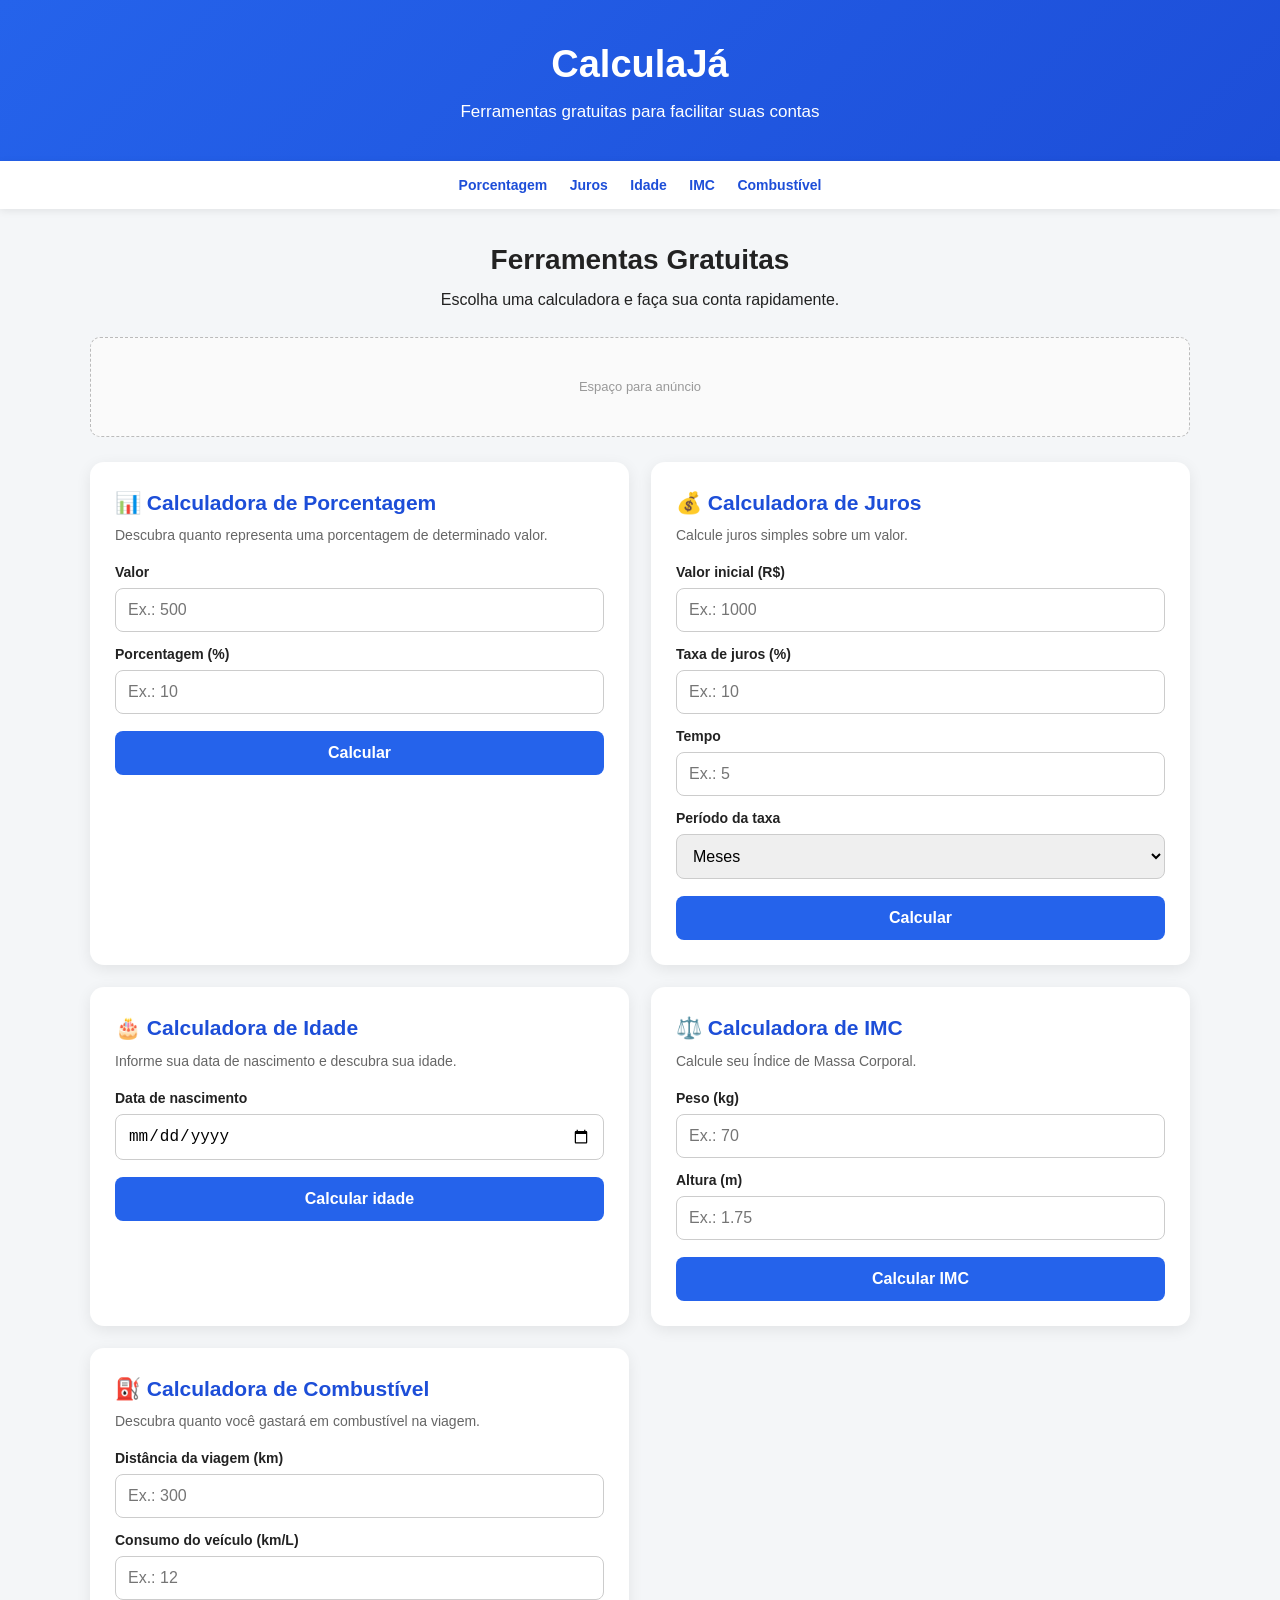
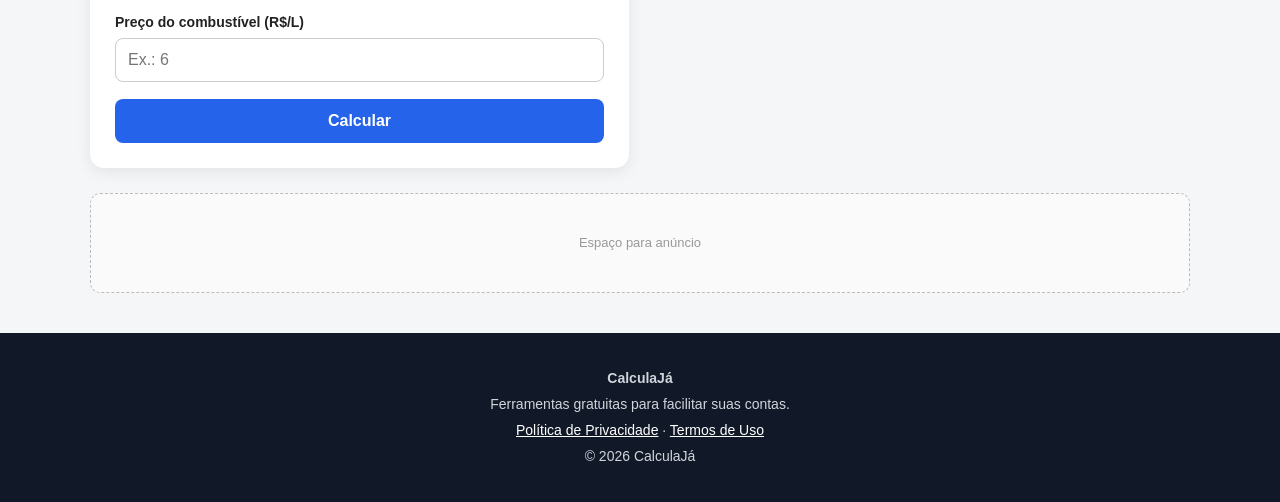
==== index.html @ abe38aaa "Create index.html" ====
<!DOCTYPE html>
<html lang="pt-BR">
<head>
  <meta charset="UTF-8">
  <meta name="viewport" content="width=device-width, initial-scale=1.0">
  <meta name="description" content="CalculaJá: ferramentas gratuitas online para porcentagem, juros simples, idade, IMC e combustível.">
  <meta name="robots" content="index, follow">
  <meta name="google-adsense-account" content="ca-pub-4891461400342958">
  <title>CalculaJá - Ferramentas Gratuitas</title>

  <!-- Google AdSense -->
  <script async
    src="https://pagead2.googlesyndication.com/pagead/js/adsbygoogle.js?client=ca-pub-4891461400342958"
    crossorigin="anonymous"></script>

  <style>
    *{box-sizing:border-box;margin:0;padding:0}
    body{font-family:Arial,Helvetica,sans-serif;background:#f4f6f8;color:#222;line-height:1.5}
    header{background:linear-gradient(135deg,#2563eb,#1d4ed8);color:#fff;padding:36px 20px;text-align:center}
    header h1{font-size:38px;margin-bottom:6px}
    header p{font-size:17px}
    nav{background:#fff;padding:12px;text-align:center;box-shadow:0 2px 8px rgba(0,0,0,.08);position:sticky;top:0;z-index:10}
    nav a{color:#1d4ed8;text-decoration:none;margin:0 9px;font-weight:bold;font-size:14px}
    .container{width:92%;max-width:1100px;margin:30px auto}
    .intro{text-align:center;margin-bottom:25px}
    .intro h2{font-size:28px;margin-bottom:7px}
    .tools{display:grid;grid-template-columns:repeat(2,1fr);gap:22px}
    .card{background:#fff;padding:25px;border-radius:14px;box-shadow:0 4px 15px rgba(0,0,0,.08)}
    .card h3{color:#1d4ed8;margin-bottom:7px;font-size:21px}
    .card p{color:#666;margin-bottom:16px;font-size:14px}
    label{display:block;margin-top:12px;margin-bottom:5px;font-weight:bold;font-size:14px}
    input,select{width:100%;padding:12px;border:1px solid #ccc;border-radius:8px;font-size:16px;outline:none}
    input:focus,select:focus{border-color:#2563eb}
    button{width:100%;margin-top:17px;padding:13px;border:0;border-radius:8px;background:#2563eb;color:#fff;font-size:16px;font-weight:bold;cursor:pointer}
    button:hover{background:#1d4ed8}
    .resultado{display:none;margin-top:17px;padding:13px;border-radius:8px;background:#eff6ff;border-left:4px solid #2563eb;font-weight:bold}
    .erro{background:#fef2f2;border-left-color:#dc2626;color:#b91c1c}
    .ad{min-height:100px;margin:25px 0;border:1px dashed #bbb;border-radius:10px;display:flex;justify-content:center;align-items:center;color:#999;background:#fafafa;font-size:13px;text-align:center}
    footer{margin-top:40px;padding:30px 20px;background:#111827;color:#fff;text-align:center}
    footer p{margin:5px;color:#d1d5db;font-size:14px}
    footer a{color:#fff}
    @media(max-width:700px){header h1{font-size:30px}.tools{grid-template-columns:1fr}.container{width:94%}nav a{display:inline-block;margin:5px}}
  </style>
</head>
<body>
<header>
  <h1>CalculaJá</h1>
  <p>Ferramentas gratuitas para facilitar suas contas</p>
</header>

<nav>
  <a href="#porcentagem">Porcentagem</a>
  <a href="#juros">Juros</a>
  <a href="#idade">Idade</a>
  <a href="#imc">IMC</a>
  <a href="#combustivel">Combustível</a>
</nav>

<main class="container">
  <section class="intro">
    <h2>Ferramentas Gratuitas</h2>
    <p>Escolha uma calculadora e faça sua conta rapidamente.</p>
  </section>

  <!-- Espaço para anúncio -->
  <div class="ad">
    <!-- Depois da aprovação, você pode inserir aqui um bloco de anúncio criado no AdSense. -->
    Espaço para anúncio
  </div>

  <section class="tools">
    <div class="card" id="porcentagem">
      <h3>📊 Calculadora de Porcentagem</h3>
      <p>Descubra quanto representa uma porcentagem de determinado valor.</p>
      <label for="porcentagemValor">Valor</label>
      <input type="number" id="porcentagemValor" placeholder="Ex.: 500">
      <label for="porcentagemPercentual">Porcentagem (%)</label>
      <input type="number" id="porcentagemPercentual" placeholder="Ex.: 10">
      <button onclick="calcularPorcentagem()">Calcular</button>
      <div class="resultado" id="resultadoPorcentagem"></div>
    </div>

    <div class="card" id="juros">
      <h3>💰 Calculadora de Juros</h3>
      <p>Calcule juros simples sobre um valor.</p>
      <label for="jurosCapital">Valor inicial (R$)</label>
      <input type="number" id="jurosCapital" placeholder="Ex.: 1000">
      <label for="jurosTaxa">Taxa de juros (%)</label>
      <input type="number" id="jurosTaxa" placeholder="Ex.: 10">
      <label for="jurosTempo">Tempo</label>
      <input type="number" id="jurosTempo" placeholder="Ex.: 5">
      <label for="jurosPeriodo">Período da taxa</label>
      <select id="jurosPeriodo">
        <option value="mes">Meses</option>
        <option value="ano">Anos</option>
      </select>
      <button onclick="calcularJuros()">Calcular</button>
      <div class="resultado" id="resultadoJuros"></div>
    </div>

    <div class="card" id="idade">
      <h3>🎂 Calculadora de Idade</h3>
      <p>Informe sua data de nascimento e descubra sua idade.</p>
      <label for="dataNascimento">Data de nascimento</label>
      <input type="date" id="dataNascimento">
      <button onclick="calcularIdade()">Calcular idade</button>
      <div class="resultado" id="resultadoIdade"></div>
    </div>

    <div class="card" id="imc">
      <h3>⚖️ Calculadora de IMC</h3>
      <p>Calcule seu Índice de Massa Corporal.</p>
      <label for="peso">Peso (kg)</label>
      <input type="number" id="peso" step="0.1" placeholder="Ex.: 70">
      <label for="altura">Altura (m)</label>
      <input type="number" id="altura" step="0.01" placeholder="Ex.: 1.75">
      <button onclick="calcularIMC()">Calcular IMC</button>
      <div class="resultado" id="resultadoIMC"></div>
    </div>

    <div class="card" id="combustivel">
      <h3>⛽ Calculadora de Combustível</h3>
      <p>Descubra quanto você gastará em combustível na viagem.</p>
      <label for="distancia">Distância da viagem (km)</label>
      <input type="number" id="distancia" placeholder="Ex.: 300">
      <label for="consumo">Consumo do veículo (km/L)</label>
      <input type="number" id="consumo" step="0.1" placeholder="Ex.: 12">
      <label for="precoCombustivel">Preço do combustível (R$/L)</label>
      <input type="number" id="precoCombustivel" step="0.01" placeholder="Ex.: 6">
      <button onclick="calcularCombustivel()">Calcular</button>
      <div class="resultado" id="resultadoCombustivel"></div>
    </div>
  </section>

  <div class="ad">
    Espaço para anúncio
  </div>
</main>

<footer>
  <p><strong>CalculaJá</strong></p>
  <p>Ferramentas gratuitas para facilitar suas contas.</p>
  <p><a href="privacidade.html">Política de Privacidade</a> · <a href="termos.html">Termos de Uso</a></p>
  <p>© 2026 CalculaJá</p>
</footer>

<script>
function mostrarResultado(id,mensagem,erro=false){
  const el=document.getElementById(id);
  el.innerHTML=mensagem;
  el.style.display="block";
  el.classList.toggle("erro",erro);
}
function calcularPorcentagem(){
  const valor=parseFloat(document.getElementById("porcentagemValor").value);
  const percentual=parseFloat(document.getElementById("porcentagemPercentual").value);
  if(isNaN(valor)||isNaN(percentual)){
    return mostrarResultado("resultadoPorcentagem","Digite o valor e a porcentagem.",true);
  }
  const resultado=valor*percentual/100;
  mostrarResultado("resultadoPorcentagem",`${percentual}% de R$ ${valor.toFixed(2)} = R$ ${resultado.toFixed(2)}`);
}
function calcularJuros(){
  const capital=parseFloat(document.getElementById("jurosCapital").value);
  const taxa=parseFloat(document.getElementById("jurosTaxa").value);
  const tempo=parseFloat(document.getElementById("jurosTempo").value);
  const periodo=document.getElementById("jurosPeriodo").value;
  if(isNaN(capital)||isNaN(taxa)||isNaN(tempo)||capital<0||taxa<0||tempo<0){
    return mostrarResultado("resultadoJuros","Preencha todos os campos corretamente.",true);
  }
  const juros=capital*(taxa/100)*tempo;
  const total=capital+juros;
  mostrarResultado("resultadoJuros",`Juros: R$ ${juros.toFixed(2)}<br>Valor final: R$ ${total.toFixed(2)}<br>Taxa: ${taxa}% ao ${periodo==="mes"?"mês":"ano"}`);
}
function calcularIdade(){
  const data=document.getElementById("dataNascimento").value;
  if(!data)return mostrarResultado("resultadoIdade","Informe sua data de nascimento.",true);
  const nascimento=new Date(data+"T00:00:00"), hoje=new Date();
  if(nascimento>hoje)return mostrarResultado("resultadoIdade","A data de nascimento não pode estar no futuro.",true);
  let anos=hoje.getFullYear()-nascimento.getFullYear();
  let meses=hoje.getMonth()-nascimento.getMonth();
  let dias=hoje.getDate()-nascimento.getDate();
  if(dias<0)meses--;
  if(meses<0){anos--;meses+=12}
  mostrarResultado("resultadoIdade",`Você tem aproximadamente ${anos} anos e ${meses} meses.`);
}
function calcularIMC(){
  const peso=parseFloat(document.getElementById("peso").value);
  const altura=parseFloat(document.getElementById("altura").value);
  if(isNaN(peso)||isNaN(altura)||peso<=0||altura<=0){
    return mostrarResultado("resultadoIMC","Digite peso e altura válidos.",true);
  }
  const imc=peso/(altura*altura);
  let classificacao;
  if(imc<18.5)classificacao="Abaixo do peso";
  else if(imc<25)classificacao="Peso adequado";
  else if(imc<30)classificacao="Sobrepeso";
  else if(imc<35)classificacao="Obesidade grau I";
  else if(imc<40)classificacao="Obesidade grau II";
  else classificacao="Obesidade grau III";
  mostrarResultado("resultadoIMC",`Seu IMC é ${imc.toFixed(1)}<br>Classificação: ${classificacao}`);
}
function calcularCombustivel(){
  const distancia=parseFloat(document.getElementById("distancia").value);
  const consumo=parseFloat(document.getElementById("consumo").value);
  const preco=parseFloat(document.getElementById("precoCombustivel").value);
  if(isNaN(distancia)||isNaN(consumo)||isNaN(preco)||distancia<=0||consumo<=0||preco<0){
    return mostrarResultado("resultadoCombustivel","Preencha os valores corretamente.",true);
  }
  const litros=distancia/consumo;
  const custo=litros*preco;
  mostrarResultado("resultadoCombustivel",`Combustível necessário: ${litros.toFixed(2)} litros<br>Custo estimado: R$ ${custo.toFixed(2)}`);
}
</script>
</body>
</html>
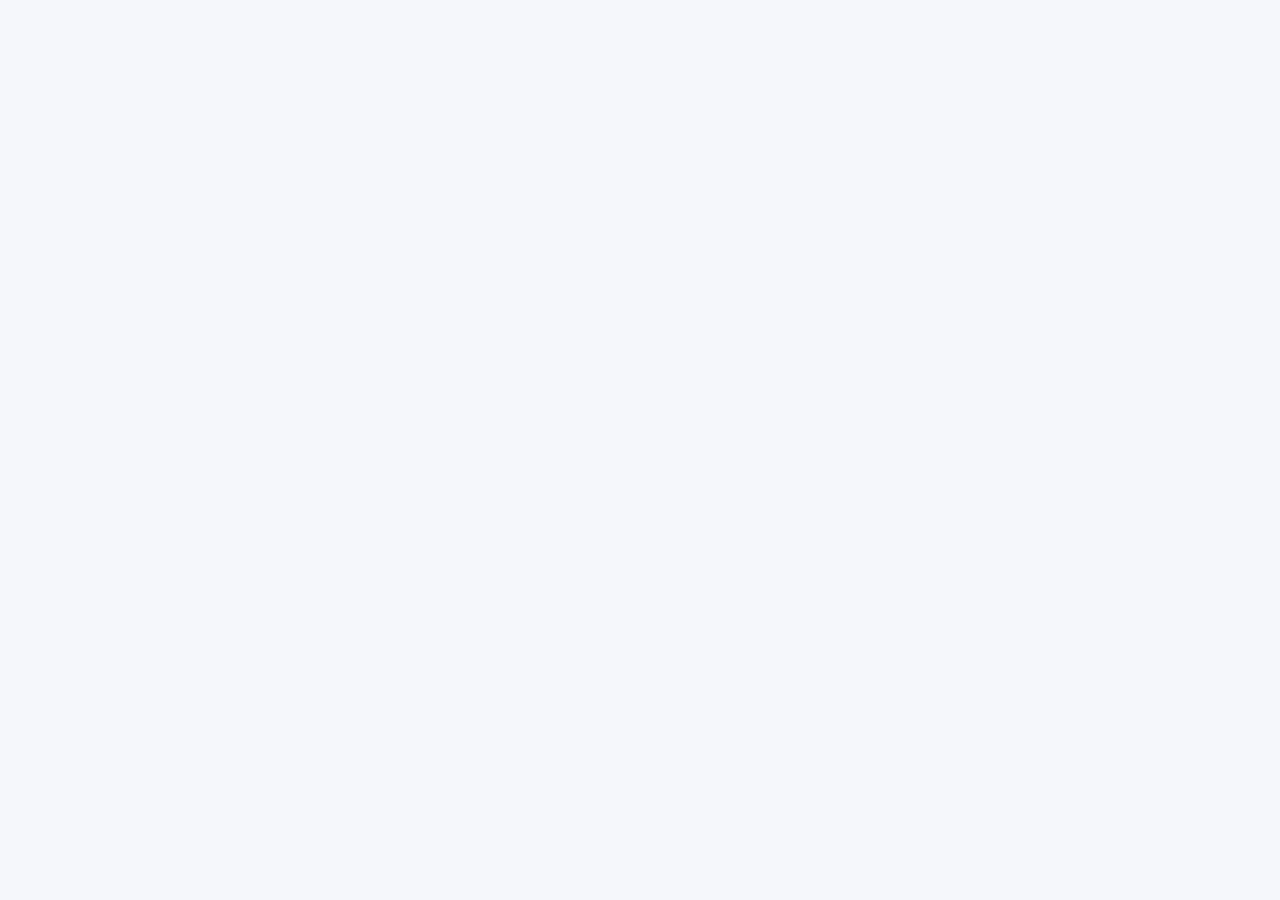
==== commit cd193d17: "Update index.html" ====
--- a/index.html
+++ b/index.html
@@ -3,214 +3,173 @@
 <head>
   <meta charset="UTF-8">
   <meta name="viewport" content="width=device-width, initial-scale=1.0">
-  <meta name="description" content="CalculaJá: ferramentas gratuitas online para porcentagem, juros simples, idade, IMC e combustível.">
+  <meta name="description" content="CalculaJá: calculadoras online gratuitas de porcentagem, juros simples, idade, IMC e combustível.">
   <meta name="robots" content="index, follow">
   <meta name="google-adsense-account" content="ca-pub-4891461400342958">
-  <title>CalculaJá - Ferramentas Gratuitas</title>
+  <title>CalculaJá | Calculadoras Online Gratuitas</title>
 
-  <!-- Google AdSense -->
   <script async
     src="https://pagead2.googlesyndication.com/pagead/js/adsbygoogle.js?client=ca-pub-4891461400342958"
     crossorigin="anonymous"></script>
 
   <style>
+    :root{
+      --navy:#0b1736;
+      --navy-2:#12245a;
+      --blue:#2563eb;
+      --blue-2:#3b82f6;
+      --cyan:#22d3ee;
+      --blue-soft:#eff6ff;
+      --text:#172033;
+      --muted:#667085;
+      --bg:#f5f7fb;
+      --card:#fff;
+      --border:#e5e7eb;
+      --green:#047857;
+      --red:#b91c1c;
+    }
+
     *{box-sizing:border-box;margin:0;padding:0}
-    body{font-family:Arial,Helvetica,sans-serif;background:#f4f6f8;color:#222;line-height:1.5}
-    header{background:linear-gradient(135deg,#2563eb,#1d4ed8);color:#fff;padding:36px 20px;text-align:center}
-    header h1{font-size:38px;margin-bottom:6px}
-    header p{font-size:17px}
-    nav{background:#fff;padding:12px;text-align:center;box-shadow:0 2px 8px rgba(0,0,0,.08);position:sticky;top:0;z-index:10}
-    nav a{color:#1d4ed8;text-decoration:none;margin:0 9px;font-weight:bold;font-size:14px}
-    .container{width:92%;max-width:1100px;margin:30px auto}
-    .intro{text-align:center;margin-bottom:25px}
-    .intro h2{font-size:28px;margin-bottom:7px}
-    .tools{display:grid;grid-template-columns:repeat(2,1fr);gap:22px}
-    .card{background:#fff;padding:25px;border-radius:14px;box-shadow:0 4px 15px rgba(0,0,0,.08)}
-    .card h3{color:#1d4ed8;margin-bottom:7px;font-size:21px}
-    .card p{color:#666;margin-bottom:16px;font-size:14px}
-    label{display:block;margin-top:12px;margin-bottom:5px;font-weight:bold;font-size:14px}
-    input,select{width:100%;padding:12px;border:1px solid #ccc;border-radius:8px;font-size:16px;outline:none}
-    input:focus,select:focus{border-color:#2563eb}
-    button{width:100%;margin-top:17px;padding:13px;border:0;border-radius:8px;background:#2563eb;color:#fff;font-size:16px;font-weight:bold;cursor:pointer}
-    button:hover{background:#1d4ed8}
-    .resultado{display:none;margin-top:17px;padding:13px;border-radius:8px;background:#eff6ff;border-left:4px solid #2563eb;font-weight:bold}
-    .erro{background:#fef2f2;border-left-color:#dc2626;color:#b91c1c}
-    .ad{min-height:100px;margin:25px 0;border:1px dashed #bbb;border-radius:10px;display:flex;justify-content:center;align-items:center;color:#999;background:#fafafa;font-size:13px;text-align:center}
-    footer{margin-top:40px;padding:30px 20px;background:#111827;color:#fff;text-align:center}
-    footer p{margin:5px;color:#d1d5db;font-size:14px}
-    footer a{color:#fff}
-    @media(max-width:700px){header h1{font-size:30px}.tools{grid-template-columns:1fr}.container{width:94%}nav a{display:inline-block;margin:5px}}
-  </style>
-</head>
-<body>
-<header>
-  <h1>CalculaJá</h1>
-  <p>Ferramentas gratuitas para facilitar suas contas</p>
-</header>
+    html{scroll-behavior:smooth}
 
-<nav>
-  <a href="#porcentagem">Porcentagem</a>
-  <a href="#juros">Juros</a>
-  <a href="#idade">Idade</a>
-  <a href="#imc">IMC</a>
-  <a href="#combustivel">Combustível</a>
-</nav>
+    body{
+      font-family:Inter,Arial,Helvetica,sans-serif;
+      background:var(--bg);
+      color:var(--text);
+      line-height:1.55;
+    }
 
-<main class="container">
-  <section class="intro">
-    <h2>Ferramentas Gratuitas</h2>
-    <p>Escolha uma calculadora e faça sua conta rapidamente.</p>
-  </section>
+    /* ===== CABEÇALHO ===== */
+    header{
+      position:relative;
+      overflow:hidden;
+      color:#fff;
+      background:
+        radial-gradient(circle at 15% 20%,rgba(34,211,238,.18),transparent 28%),
+        radial-gradient(circle at 90% 80%,rgba(59,130,246,.25),transparent 30%),
+        linear-gradient(135deg,var(--navy),var(--navy-2));
+      padding:28px 20px 72px;
+    }
 
-  <!-- Espaço para anúncio -->
-  <div class="ad">
-    <!-- Depois da aprovação, você pode inserir aqui um bloco de anúncio criado no AdSense. -->
-    Espaço para anúncio
-  </div>
+    header::after{
+      content:"";
+      position:absolute;
+      width:430px;
+      height:430px;
+      right:-190px;
+      top:-230px;
+      border:1px solid rgba(255,255,255,.09);
+      border-radius:50%;
+      box-shadow:0 0 0 45px rgba(255,255,255,.025),
+                 0 0 0 90px rgba(255,255,255,.018);
+    }
 
-  <section class="tools">
-    <div class="card" id="porcentagem">
-      <h3>📊 Calculadora de Porcentagem</h3>
-      <p>Descubra quanto representa uma porcentagem de determinado valor.</p>
-      <label for="porcentagemValor">Valor</label>
-      <input type="number" id="porcentagemValor" placeholder="Ex.: 500">
-      <label for="porcentagemPercentual">Porcentagem (%)</label>
-      <input type="number" id="porcentagemPercentual" placeholder="Ex.: 10">
-      <button onclick="calcularPorcentagem()">Calcular</button>
-      <div class="resultado" id="resultadoPorcentagem"></div>
-    </div>
+    .topbar{
+      position:relative;
+      z-index:2;
+      max-width:1120px;
+      margin:0 auto 62px;
+      display:flex;
+      align-items:center;
+      justify-content:space-between;
+    }
 
-    <div class="card" id="juros">
-      <h3>💰 Calculadora de Juros</h3>
-      <p>Calcule juros simples sobre um valor.</p>
-      <label for="jurosCapital">Valor inicial (R$)</label>
-      <input type="number" id="jurosCapital" placeholder="Ex.: 1000">
-      <label for="jurosTaxa">Taxa de juros (%)</label>
-      <input type="number" id="jurosTaxa" placeholder="Ex.: 10">
-      <label for="jurosTempo">Tempo</label>
-      <input type="number" id="jurosTempo" placeholder="Ex.: 5">
-      <label for="jurosPeriodo">Período da taxa</label>
-      <select id="jurosPeriodo">
-        <option value="mes">Meses</option>
-        <option value="ano">Anos</option>
-      </select>
-      <button onclick="calcularJuros()">Calcular</button>
-      <div class="resultado" id="resultadoJuros"></div>
-    </div>
+    .brand{
+      display:flex;
+      align-items:center;
+      gap:10px;
+      color:#fff;
+      text-decoration:none;
+      font-size:20px;
+      font-weight:900;
+    }
 
-    <div class="card" id="idade">
-      <h3>🎂 Calculadora de Idade</h3>
-      <p>Informe sua data de nascimento e descubra sua idade.</p>
-      <label for="dataNascimento">Data de nascimento</label>
-      <input type="date" id="dataNascimento">
-      <button onclick="calcularIdade()">Calcular idade</button>
-      <div class="resultado" id="resultadoIdade"></div>
-    </div>
+    .brand-logo{
+      width:42px;
+      height:42px;
+      display:grid;
+      place-items:center;
+      border-radius:12px;
+      background:linear-gradient(145deg,#fff,#dff8ff);
+      box-shadow:0 8px 24px rgba(0,0,0,.18);
+    }
 
-    <div class="card" id="imc">
-      <h3>⚖️ Calculadora de IMC</h3>
-      <p>Calcule seu Índice de Massa Corporal.</p>
-      <label for="peso">Peso (kg)</label>
-      <input type="number" id="peso" step="0.1" placeholder="Ex.: 70">
-      <label for="altura">Altura (m)</label>
-      <input type="number" id="altura" step="0.01" placeholder="Ex.: 1.75">
-      <button onclick="calcularIMC()">Calcular IMC</button>
-      <div class="resultado" id="resultadoIMC"></div>
-    </div>
+    .brand-logo svg{width:28px;height:28px}
 
-    <div class="card" id="combustivel">
-      <h3>⛽ Calculadora de Combustível</h3>
-      <p>Descubra quanto você gastará em combustível na viagem.</p>
-      <label for="distancia">Distância da viagem (km)</label>
-      <input type="number" id="distancia" placeholder="Ex.: 300">
-      <label for="consumo">Consumo do veículo (km/L)</label>
-      <input type="number" id="consumo" step="0.1" placeholder="Ex.: 12">
-      <label for="precoCombustivel">Preço do combustível (R$/L)</label>
-      <input type="number" id="precoCombustivel" step="0.01" placeholder="Ex.: 6">
-      <button onclick="calcularCombustivel()">Calcular</button>
-      <div class="resultado" id="resultadoCombustivel"></div>
-    </div>
-  </section>
+    .hero{
+      position:relative;
+      z-index:2;
+      max-width:820px;
+      margin:auto;
+      text-align:center;
+    }
 
-  <div class="ad">
-    Espaço para anúncio
-  </div>
-</main>
+    .hero-badge{
+      display:inline-flex;
+      align-items:center;
+      gap:7px;
+      padding:7px 12px;
+      margin-bottom:16px;
+      border:1px solid rgba(255,255,255,.14);
+      border-radius:999px;
+      background:rgba(255,255,255,.08);
+      color:#dffaff;
+      font-size:12px;
+      font-weight:800;
+      text-transform:uppercase;
+      letter-spacing:.6px;
+    }
 
-<footer>
-  <p><strong>CalculaJá</strong></p>
-  <p>Ferramentas gratuitas para facilitar suas contas.</p>
-  <p><a href="privacidade.html">Política de Privacidade</a> · <a href="termos.html">Termos de Uso</a></p>
-  <p>© 2026 CalculaJá</p>
-</footer>
+    .hero h1{
+      font-size:clamp(38px,7vw,64px);
+      line-height:1.02;
+      letter-spacing:-2px;
+      margin-bottom:16px;
+    }
 
-<script>
-function mostrarResultado(id,mensagem,erro=false){
-  const el=document.getElementById(id);
-  el.innerHTML=mensagem;
-  el.style.display="block";
-  el.classList.toggle("erro",erro);
-}
-function calcularPorcentagem(){
-  const valor=parseFloat(document.getElementById("porcentagemValor").value);
-  const percentual=parseFloat(document.getElementById("porcentagemPercentual").value);
-  if(isNaN(valor)||isNaN(percentual)){
-    return mostrarResultado("resultadoPorcentagem","Digite o valor e a porcentagem.",true);
-  }
-  const resultado=valor*percentual/100;
-  mostrarResultado("resultadoPorcentagem",`${percentual}% de R$ ${valor.toFixed(2)} = R$ ${resultado.toFixed(2)}`);
-}
-function calcularJuros(){
-  const capital=parseFloat(document.getElementById("jurosCapital").value);
-  const taxa=parseFloat(document.getElementById("jurosTaxa").value);
-  const tempo=parseFloat(document.getElementById("jurosTempo").value);
-  const periodo=document.getElementById("jurosPeriodo").value;
-  if(isNaN(capital)||isNaN(taxa)||isNaN(tempo)||capital<0||taxa<0||tempo<0){
-    return mostrarResultado("resultadoJuros","Preencha todos os campos corretamente.",true);
-  }
-  const juros=capital*(taxa/100)*tempo;
-  const total=capital+juros;
-  mostrarResultado("resultadoJuros",`Juros: R$ ${juros.toFixed(2)}<br>Valor final: R$ ${total.toFixed(2)}<br>Taxa: ${taxa}% ao ${periodo==="mes"?"mês":"ano"}`);
-}
-function calcularIdade(){
-  const data=document.getElementById("dataNascimento").value;
-  if(!data)return mostrarResultado("resultadoIdade","Informe sua data de nascimento.",true);
-  const nascimento=new Date(data+"T00:00:00"), hoje=new Date();
-  if(nascimento>hoje)return mostrarResultado("resultadoIdade","A data de nascimento não pode estar no futuro.",true);
-  let anos=hoje.getFullYear()-nascimento.getFullYear();
-  let meses=hoje.getMonth()-nascimento.getMonth();
-  let dias=hoje.getDate()-nascimento.getDate();
-  if(dias<0)meses--;
-  if(meses<0){anos--;meses+=12}
-  mostrarResultado("resultadoIdade",`Você tem aproximadamente ${anos} anos e ${meses} meses.`);
-}
-function calcularIMC(){
-  const peso=parseFloat(document.getElementById("peso").value);
-  const altura=parseFloat(document.getElementById("altura").value);
-  if(isNaN(peso)||isNaN(altura)||peso<=0||altura<=0){
-    return mostrarResultado("resultadoIMC","Digite peso e altura válidos.",true);
-  }
-  const imc=peso/(altura*altura);
-  let classificacao;
-  if(imc<18.5)classificacao="Abaixo do peso";
-  else if(imc<25)classificacao="Peso adequado";
-  else if(imc<30)classificacao="Sobrepeso";
-  else if(imc<35)classificacao="Obesidade grau I";
-  else if(imc<40)classificacao="Obesidade grau II";
-  else classificacao="Obesidade grau III";
-  mostrarResultado("resultadoIMC",`Seu IMC é ${imc.toFixed(1)}<br>Classificação: ${classificacao}`);
-}
-function calcularCombustivel(){
-  const distancia=parseFloat(document.getElementById("distancia").value);
-  const consumo=parseFloat(document.getElementById("consumo").value);
-  const preco=parseFloat(document.getElementById("precoCombustivel").value);
-  if(isNaN(distancia)||isNaN(consumo)||isNaN(preco)||distancia<=0||consumo<=0||preco<0){
-    return mostrarResultado("resultadoCombustivel","Preencha os valores corretamente.",true);
-  }
-  const litros=distancia/consumo;
-  const custo=litros*preco;
-  mostrarResultado("resultadoCombustivel",`Combustível necessário: ${litros.toFixed(2)} litros<br>Custo estimado: R$ ${custo.toFixed(2)}`);
-}
-</script>
-</body>
-</html>
+    .hero h1 .accent{color:var(--cyan)}
+
+    .hero p{
+      max-width:650px;
+      margin:auto;
+      color:#d8e3ff;
+      font-size:18px;
+    }
+
+    .hero-actions{
+      display:flex;
+      justify-content:center;
+      gap:12px;
+      margin-top:28px;
+      flex-wrap:wrap;
+    }
+
+    .hero-btn{
+      display:inline-block;
+      padding:13px 20px;
+      border-radius:11px;
+      text-decoration:none;
+      font-weight:800;
+      font-size:14px;
+    }
+
+    .hero-btn.primary{
+      background:#fff;
+      color:var(--navy);
+    }
+
+    .hero-btn.secondary{
+      border:1px solid rgba(255,255,255,.22);
+      color:#fff;
+      background:rgba(255,255,255,.06);
+    }
+
+    /* ===== NAVEGAÇÃO ===== */
+    nav{
+      position:sticky;
+      top:0;
+      z-index:30;
+      background:rgba(255,255,255,.96);
+      backdrop-filter:blur(12px);
+      border-bottom:1px solid var(--border);
+      box-shadow:0 4px 18px rgba(15,23,42,.06
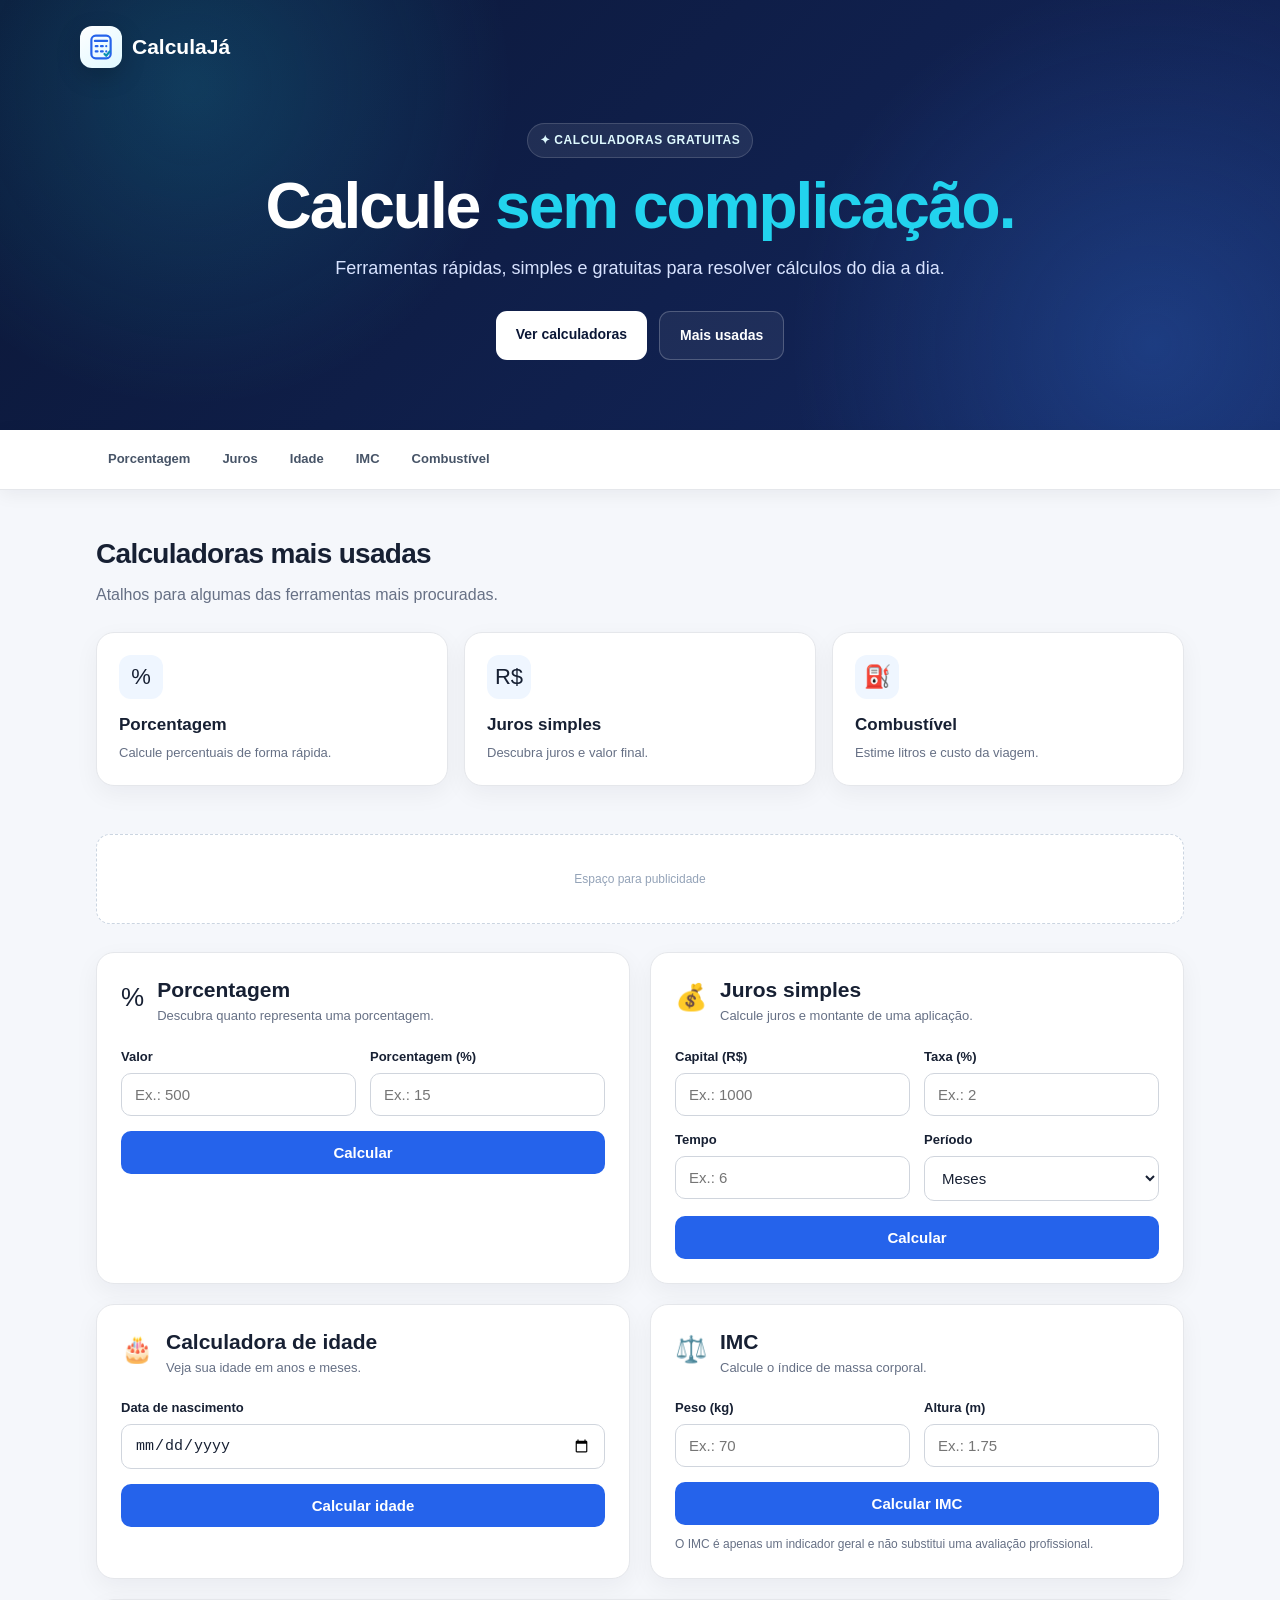
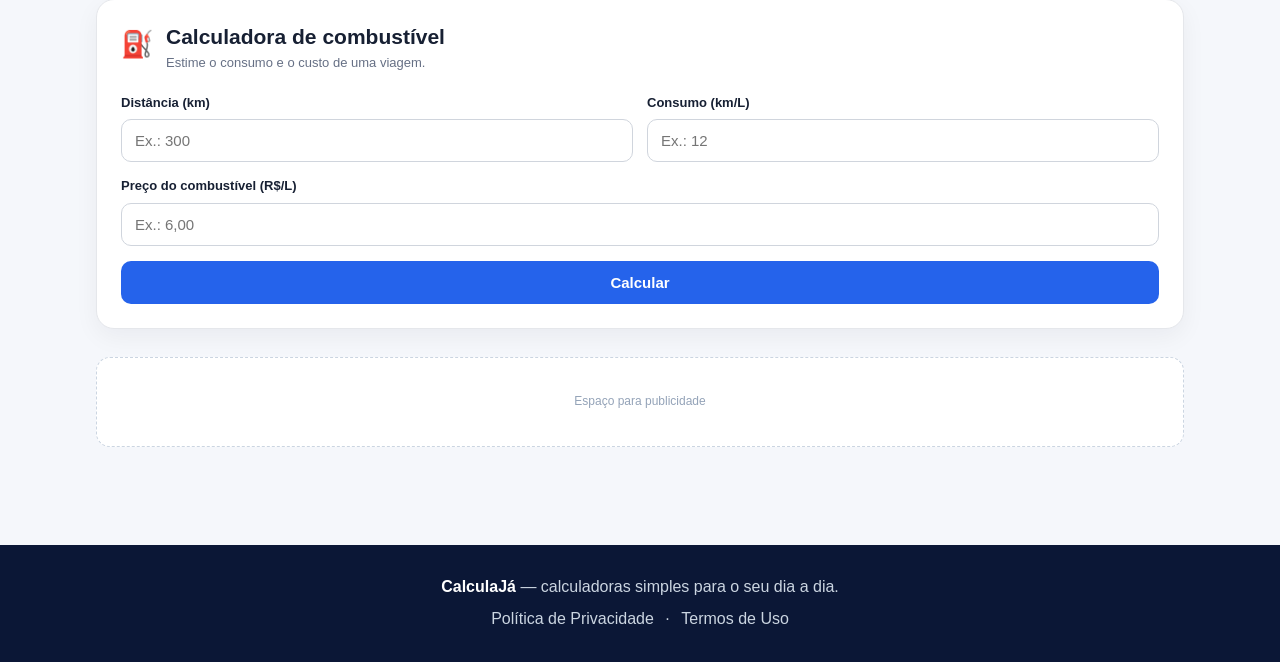
==== commit 717cf7f6: "Update index.html" ====
--- a/index.html
+++ b/index.html
@@ -8,168 +8,255 @@
   <meta name="google-adsense-account" content="ca-pub-4891461400342958">
   <title>CalculaJá | Calculadoras Online Gratuitas</title>
 
-  <script async
-    src="https://pagead2.googlesyndication.com/pagead/js/adsbygoogle.js?client=ca-pub-4891461400342958"
-    crossorigin="anonymous"></script>
+  <script async src="https://pagead2.googlesyndication.com/pagead/js/adsbygoogle.js?client=ca-pub-4891461400342958" crossorigin="anonymous"></script>
 
   <style>
     :root{
-      --navy:#0b1736;
-      --navy-2:#12245a;
-      --blue:#2563eb;
-      --blue-2:#3b82f6;
-      --cyan:#22d3ee;
-      --blue-soft:#eff6ff;
-      --text:#172033;
-      --muted:#667085;
-      --bg:#f5f7fb;
-      --card:#fff;
-      --border:#e5e7eb;
-      --green:#047857;
-      --red:#b91c1c;
+      --navy:#0b1736; --navy2:#14275f; --blue:#2563eb; --blue2:#3b82f6;
+      --cyan:#22d3ee; --soft:#eff6ff; --text:#172033; --muted:#667085;
+      --bg:#f5f7fb; --card:#fff; --border:#e5e7eb; --green:#047857; --red:#b91c1c;
     }
-
     *{box-sizing:border-box;margin:0;padding:0}
     html{scroll-behavior:smooth}
-
-    body{
-      font-family:Inter,Arial,Helvetica,sans-serif;
-      background:var(--bg);
-      color:var(--text);
-      line-height:1.55;
+    body{font-family:Inter,Arial,Helvetica,sans-serif;background:var(--bg);color:var(--text);line-height:1.55}
+    a{color:inherit}
+    header{position:relative;overflow:hidden;color:#fff;background:radial-gradient(circle at 15% 20%,rgba(34,211,238,.18),transparent 28%),radial-gradient(circle at 90% 80%,rgba(59,130,246,.25),transparent 30%),linear-gradient(135deg,var(--navy),var(--navy2));padding:26px 20px 70px}
+    .topbar{position:relative;z-index:2;max-width:1120px;margin:0 auto 55px;display:flex;align-items:center;justify-content:space-between}
+    .brand{display:flex;align-items:center;gap:10px;color:#fff;text-decoration:none;font-size:21px;font-weight:900}
+    .brand-logo{width:42px;height:42px;display:grid;place-items:center;border-radius:12px;background:linear-gradient(145deg,#fff,#dff8ff);box-shadow:0 8px 24px rgba(0,0,0,.18)}
+    .brand-logo svg{width:28px;height:28px}
+    .hero{position:relative;z-index:2;max-width:820px;margin:auto;text-align:center}
+    .badge{display:inline-block;padding:7px 12px;margin-bottom:16px;border:1px solid rgba(255,255,255,.15);border-radius:999px;background:rgba(255,255,255,.08);color:#dffaff;font-size:12px;font-weight:800;text-transform:uppercase;letter-spacing:.6px}
+    h1{font-size:clamp(38px,7vw,64px);line-height:1.02;letter-spacing:-2px;margin-bottom:16px}
+    h1 .accent{color:var(--cyan)}
+    .hero p{max-width:650px;margin:auto;color:#d8e3ff;font-size:18px}
+    .hero-actions{display:flex;justify-content:center;gap:12px;margin-top:28px;flex-wrap:wrap}
+    .hero-btn{display:inline-block;padding:13px 20px;border-radius:11px;text-decoration:none;font-weight:800;font-size:14px}
+    .primary{background:#fff;color:var(--navy)}
+    .secondary{border:1px solid rgba(255,255,255,.22);color:#fff;background:rgba(255,255,255,.06)}
+    nav{position:sticky;top:0;z-index:30;background:rgba(255,255,255,.96);backdrop-filter:blur(12px);border-bottom:1px solid var(--border);box-shadow:0 4px 18px rgba(15,23,42,.06)}
+    .nav-inner{max-width:1120px;margin:auto;display:flex;gap:8px;overflow-x:auto;padding:10px 16px}
+    nav a{white-space:nowrap;text-decoration:none;color:#475467;font-size:13px;font-weight:800;padding:9px 12px;border-radius:9px}
+    nav a:hover{background:var(--soft);color:var(--blue)}
+    main{max-width:1120px;margin:auto;padding:42px 16px 70px}
+    .section-title{font-size:28px;letter-spacing:-.7px;margin-bottom:8px}
+    .section-subtitle{color:var(--muted);margin-bottom:24px}
+    .popular{display:grid;grid-template-columns:repeat(3,1fr);gap:16px;margin-bottom:48px}
+    .popular-card{background:var(--card);border:1px solid var(--border);border-radius:18px;padding:22px;text-decoration:none;box-shadow:0 8px 25px rgba(15,23,42,.05);transition:.2s}
+    .popular-card:hover{transform:translateY(-2px);box-shadow:0 12px 30px rgba(15,23,42,.09)}
+    .icon{width:44px;height:44px;display:grid;place-items:center;border-radius:12px;background:var(--soft);font-size:22px;margin-bottom:13px}
+    .popular-card h3{font-size:17px;margin-bottom:5px}
+    .popular-card p{font-size:13px;color:var(--muted)}
+    .tools{display:grid;grid-template-columns:repeat(2,1fr);gap:20px}
+    .card{background:var(--card);border:1px solid var(--border);border-radius:18px;padding:24px;box-shadow:0 8px 25px rgba(15,23,42,.05)}
+    .card.full{grid-column:1/-1}
+    .card-head{display:flex;gap:13px;align-items:flex-start;margin-bottom:20px}
+    .card-icon{font-size:26px}
+    .card h2{font-size:21px;line-height:1.2}
+    .card-desc{font-size:13px;color:var(--muted);margin-top:4px}
+    .form-grid{display:grid;grid-template-columns:repeat(2,1fr);gap:14px}
+    label{display:block;font-size:13px;font-weight:800;margin-bottom:6px}
+    input,select{width:100%;padding:12px 13px;border:1px solid #d0d5dd;border-radius:10px;background:#fff;color:var(--text);font-size:15px;outline:none}
+    input:focus,select:focus{border-color:var(--blue);box-shadow:0 0 0 3px rgba(37,99,235,.1)}
+    .field.full{grid-column:1/-1}
+    button{width:100%;margin-top:15px;padding:13px;border:0;border-radius:10px;background:var(--blue);color:#fff;font-weight:800;font-size:15px;cursor:pointer}
+    button:hover{background:#1d4ed8}
+    .result{display:none;margin-top:15px;padding:14px;border-radius:11px;background:var(--soft);border-left:4px solid var(--blue);font-weight:700}
+    .result.show{display:block}
+    .result small{display:block;color:var(--muted);font-weight:500;margin-top:3px}
+    .ad{min-height:90px;margin:28px 0;border:1px dashed #cbd5e1;border-radius:14px;background:#fff;display:flex;align-items:center;justify-content:center;color:#94a3b8;font-size:12px}
+    .notice{font-size:12px;color:var(--muted);margin-top:10px}
+    footer{background:var(--navy);color:#cbd5e1;text-align:center;padding:30px 16px}
+    footer strong{color:#fff}
+    footer a{color:#cbd5e1;text-decoration:none;margin:0 7px}
+    @media(max-width:760px){
+      header{padding:22px 16px 55px}
+      .topbar{margin-bottom:42px}
+      .hero p{font-size:16px}
+      .popular,.tools{grid-template-columns:1fr}
+      .card.full{grid-column:auto}
+      .form-grid{grid-template-columns:1fr}
+      .field.full{grid-column:auto}
+      .section-title{font-size:25px}
+      main{padding-top:30px}
     }
-
-    /* ===== CABEÇALHO ===== */
-    header{
-      position:relative;
-      overflow:hidden;
-      color:#fff;
-      background:
-        radial-gradient(circle at 15% 20%,rgba(34,211,238,.18),transparent 28%),
-        radial-gradient(circle at 90% 80%,rgba(59,130,246,.25),transparent 30%),
-        linear-gradient(135deg,var(--navy),var(--navy-2));
-      padding:28px 20px 72px;
-    }
-
-    header::after{
-      content:"";
-      position:absolute;
-      width:430px;
-      height:430px;
-      right:-190px;
-      top:-230px;
-      border:1px solid rgba(255,255,255,.09);
-      border-radius:50%;
-      box-shadow:0 0 0 45px rgba(255,255,255,.025),
-                 0 0 0 90px rgba(255,255,255,.018);
-    }
-
-    .topbar{
-      position:relative;
-      z-index:2;
-      max-width:1120px;
-      margin:0 auto 62px;
-      display:flex;
-      align-items:center;
-      justify-content:space-between;
-    }
-
-    .brand{
-      display:flex;
-      align-items:center;
-      gap:10px;
-      color:#fff;
-      text-decoration:none;
-      font-size:20px;
-      font-weight:900;
-    }
-
-    .brand-logo{
-      width:42px;
-      height:42px;
-      display:grid;
-      place-items:center;
-      border-radius:12px;
-      background:linear-gradient(145deg,#fff,#dff8ff);
-      box-shadow:0 8px 24px rgba(0,0,0,.18);
-    }
-
-    .brand-logo svg{width:28px;height:28px}
-
-    .hero{
-      position:relative;
-      z-index:2;
-      max-width:820px;
-      margin:auto;
-      text-align:center;
-    }
-
-    .hero-badge{
-      display:inline-flex;
-      align-items:center;
-      gap:7px;
-      padding:7px 12px;
-      margin-bottom:16px;
-      border:1px solid rgba(255,255,255,.14);
-      border-radius:999px;
-      background:rgba(255,255,255,.08);
-      color:#dffaff;
-      font-size:12px;
-      font-weight:800;
-      text-transform:uppercase;
-      letter-spacing:.6px;
-    }
-
-    .hero h1{
-      font-size:clamp(38px,7vw,64px);
-      line-height:1.02;
-      letter-spacing:-2px;
-      margin-bottom:16px;
-    }
-
-    .hero h1 .accent{color:var(--cyan)}
-
-    .hero p{
-      max-width:650px;
-      margin:auto;
-      color:#d8e3ff;
-      font-size:18px;
-    }
-
-    .hero-actions{
-      display:flex;
-      justify-content:center;
-      gap:12px;
-      margin-top:28px;
-      flex-wrap:wrap;
-    }
-
-    .hero-btn{
-      display:inline-block;
-      padding:13px 20px;
-      border-radius:11px;
-      text-decoration:none;
-      font-weight:800;
-      font-size:14px;
-    }
-
-    .hero-btn.primary{
-      background:#fff;
-      color:var(--navy);
-    }
-
-    .hero-btn.secondary{
-      border:1px solid rgba(255,255,255,.22);
-      color:#fff;
-      background:rgba(255,255,255,.06);
-    }
-
-    /* ===== NAVEGAÇÃO ===== */
-    nav{
-      position:sticky;
-      top:0;
-      z-index:30;
-      background:rgba(255,255,255,.96);
-      backdrop-filter:blur(12px);
-      border-bottom:1px solid var(--border);
-      box-shadow:0 4px 18px rgba(15,23,42,.06
+  </style>
+</head>
+
+<body>
+<header>
+  <div class="topbar">
+    <a class="brand" href="#">
+      <span class="brand-logo" aria-hidden="true">
+        <svg viewBox="0 0 32 32" fill="none">
+          <rect x="5" y="3" width="22" height="26" rx="5" stroke="#2563eb" stroke-width="2.5"/>
+          <path d="M9 9h14M10 15h2M16 15h2M22 15h0M10 21h2M16 21h2M22 21h0" stroke="#2563eb" stroke-width="2.5" stroke-linecap="round"/>
+          <path d="m20 24 2 2 4-5" stroke="#0891b2" stroke-width="2.5" stroke-linecap="round" stroke-linejoin="round"/>
+        </svg>
+      </span>
+      CalculaJá
+    </a>
+  </div>
+
+  <div class="hero">
+    <div class="badge">✦ Calculadoras gratuitas</div>
+    <h1>Calcule <span class="accent">sem complicação.</span></h1>
+    <p>Ferramentas rápidas, simples e gratuitas para resolver cálculos do dia a dia.</p>
+    <div class="hero-actions">
+      <a class="hero-btn primary" href="#calculadoras">Ver calculadoras</a>
+      <a class="hero-btn secondary" href="#mais-usadas">Mais usadas</a>
+    </div>
+  </div>
+</header>
+
+<nav>
+  <div class="nav-inner">
+    <a href="#porcentagem">Porcentagem</a>
+    <a href="#juros">Juros</a>
+    <a href="#idade">Idade</a>
+    <a href="#imc">IMC</a>
+    <a href="#combustivel">Combustível</a>
+  </div>
+</nav>
+
+<main>
+  <section id="mais-usadas">
+    <h2 class="section-title">Calculadoras mais usadas</h2>
+    <p class="section-subtitle">Atalhos para algumas das ferramentas mais procuradas.</p>
+    <div class="popular">
+      <a class="popular-card" href="#porcentagem"><div class="icon">%</div><h3>Porcentagem</h3><p>Calcule percentuais de forma rápida.</p></a>
+      <a class="popular-card" href="#juros"><div class="icon">R$</div><h3>Juros simples</h3><p>Descubra juros e valor final.</p></a>
+      <a class="popular-card" href="#combustivel"><div class="icon">⛽</div><h3>Combustível</h3><p>Estime litros e custo da viagem.</p></a>
+    </div>
+  </section>
+
+  <div class="ad">Espaço para publicidade</div>
+
+  <section id="calculadoras">
+    <div class="tools">
+      <article class="card" id="porcentagem">
+        <div class="card-head"><div class="card-icon">%</div><div><h2>Porcentagem</h2><p class="card-desc">Descubra quanto representa uma porcentagem.</p></div></div>
+        <div class="form-grid">
+          <div class="field"><label for="pValor">Valor</label><input id="pValor" type="number" step="any" placeholder="Ex.: 500"></div>
+          <div class="field"><label for="pPercent">Porcentagem (%)</label><input id="pPercent" type="number" step="any" placeholder="Ex.: 15"></div>
+        </div>
+        <button type="button" onclick="calcularPorcentagem()">Calcular</button>
+        <div class="result" id="pResultado"></div>
+      </article>
+
+      <article class="card" id="juros">
+        <div class="card-head"><div class="card-icon">💰</div><div><h2>Juros simples</h2><p class="card-desc">Calcule juros e montante de uma aplicação.</p></div></div>
+        <div class="form-grid">
+          <div class="field"><label for="jCapital">Capital (R$)</label><input id="jCapital" type="number" step="any" placeholder="Ex.: 1000"></div>
+          <div class="field"><label for="jTaxa">Taxa (%)</label><input id="jTaxa" type="number" step="any" placeholder="Ex.: 2"></div>
+          <div class="field"><label for="jTempo">Tempo</label><input id="jTempo" type="number" step="any" placeholder="Ex.: 6"></div>
+          <div class="field"><label for="jPeriodo">Período</label><select id="jPeriodo"><option value="mes">Meses</option><option value="ano">Anos</option></select></div>
+        </div>
+        <button type="button" onclick="calcularJuros()">Calcular</button>
+        <div class="result" id="jResultado"></div>
+      </article>
+
+      <article class="card" id="idade">
+        <div class="card-head"><div class="card-icon">🎂</div><div><h2>Calculadora de idade</h2><p class="card-desc">Veja sua idade em anos e meses.</p></div></div>
+        <div class="field"><label for="dataNascimento">Data de nascimento</label><input id="dataNascimento" type="date"></div>
+        <button type="button" onclick="calcularIdade()">Calcular idade</button>
+        <div class="result" id="idadeResultado"></div>
+      </article>
+
+      <article class="card" id="imc">
+        <div class="card-head"><div class="card-icon">⚖️</div><div><h2>IMC</h2><p class="card-desc">Calcule o índice de massa corporal.</p></div></div>
+        <div class="form-grid">
+          <div class="field"><label for="imcPeso">Peso (kg)</label><input id="imcPeso" type="number" step="any" placeholder="Ex.: 70"></div>
+          <div class="field"><label for="imcAltura">Altura (m)</label><input id="imcAltura" type="number" step="any" placeholder="Ex.: 1.75"></div>
+        </div>
+        <button type="button" onclick="calcularIMC()">Calcular IMC</button>
+        <div class="result" id="imcResultado"></div>
+        <p class="notice">O IMC é apenas um indicador geral e não substitui uma avaliação profissional.</p>
+      </article>
+
+      <article class="card full" id="combustivel">
+        <div class="card-head"><div class="card-icon">⛽</div><div><h2>Calculadora de combustível</h2><p class="card-desc">Estime o consumo e o custo de uma viagem.</p></div></div>
+        <div class="form-grid">
+          <div class="field"><label for="cDistancia">Distância (km)</label><input id="cDistancia" type="number" step="any" placeholder="Ex.: 300"></div>
+          <div class="field"><label for="cConsumo">Consumo (km/L)</label><input id="cConsumo" type="number" step="any" placeholder="Ex.: 12"></div>
+          <div class="field full"><label for="cPreco">Preço do combustível (R$/L)</label><input id="cPreco" type="number" step="any" placeholder="Ex.: 6,00"></div>
+        </div>
+        <button type="button" onclick="calcularCombustivel()">Calcular</button>
+        <div class="result" id="cResultado"></div>
+      </article>
+    </div>
+  </section>
+
+  <div class="ad">Espaço para publicidade</div>
+</main>
+
+<footer>
+  <p><strong>CalculaJá</strong> — calculadoras simples para o seu dia a dia.</p>
+  <p style="margin-top:8px"><a href="#">Política de Privacidade</a> · <a href="#">Termos de Uso</a></p>
+</footer>
+
+<script>
+  function numero(id){
+    return parseFloat(document.getElementById(id).value);
+  }
+
+  function moeda(valor){
+    return valor.toLocaleString('pt-BR',{style:'currency',currency:'BRL'});
+  }
+
+  function mostrar(id, html){
+    const el=document.getElementById(id);
+    el.innerHTML=html;
+    el.classList.add('show');
+  }
+
+  function calcularPorcentagem(){
+    const valor=numero('pValor'), percentual=numero('pPercent');
+    if(!Number.isFinite(valor)||!Number.isFinite(percentual)){mostrar('pResultado','Preencha os dois campos.');return}
+    const resultado=valor*percentual/100;
+    mostrar('pResultado',moeda(resultado)+'<small>'+percentual+'% de '+moeda(valor)+'</small>');
+  }
+
+  function calcularJuros(){
+    const capital=numero('jCapital'), taxa=numero('jTaxa'), tempo=numero('jTempo');
+    if(!Number.isFinite(capital)||!Number.isFinite(taxa)||!Number.isFinite(tempo)||capital<0||tempo<0){mostrar('jResultado','Preencha os campos com valores válidos.');return}
+    const juros=capital*(taxa/100)*tempo;
+    const montante=capital+juros;
+    mostrar('jResultado','Juros: '+moeda(juros)+'<small>Valor final: '+moeda(montante)+'</small>');
+  }
+
+  function calcularIdade(){
+    const campo=document.getElementById('dataNascimento').value;
+    if(!campo){mostrar('idadeResultado','Informe sua data de nascimento.');return}
+    const nascimento=new Date(campo+'T00:00:00');
+    const hoje=new Date();
+    if(nascimento>hoje){mostrar('idadeResultado','A data não pode estar no futuro.');return}
+    let anos=hoje.getFullYear()-nascimento.getFullYear();
+    let meses=hoje.getMonth()-nascimento.getMonth();
+    if(hoje.getDate()<nascimento.getDate()) meses--;
+    if(meses<0){anos--;meses+=12}
+    mostrar('idadeResultado',anos+' anos e '+meses+' meses');
+  }
+
+  function calcularIMC(){
+    const peso=numero('imcPeso'), altura=numero('imcAltura');
+    if(!Number.isFinite(peso)||!Number.isFinite(altura)||peso<=0||altura<=0){mostrar('imcResultado','Informe peso e altura válidos.');return}
+    const imc=peso/(altura*altura);
+    let classificacao;
+    if(imc<18.5) classificacao='Abaixo do peso';
+    else if(imc<25) classificacao='Peso adequado';
+    else if(imc<30) classificacao='Sobrepeso';
+    else classificacao='Obesidade';
+    mostrar('imcResultado','IMC: '+imc.toFixed(2).replace('.',',')+'<small>Classificação: '+classificacao+'</small>');
+  }
+
+  function calcularCombustivel(){
+    const distancia=numero('cDistancia'), consumo=numero('cConsumo'), preco=numero('cPreco');
+    if(!Number.isFinite(distancia)||!Number.isFinite(consumo)||!Number.isFinite(preco)||distancia<0||consumo<=0||preco<0){mostrar('cResultado','Preencha os campos com valores válidos.');return}
+    const litros=distancia/consumo;
+    const custo=litros*preco;
+    mostrar('cResultado',litros.toFixed(2).replace('.',',')+' litros<small>Custo estimado: '+moeda(custo)+'</small>');
+  }
+</script>
+</body>
+</html>
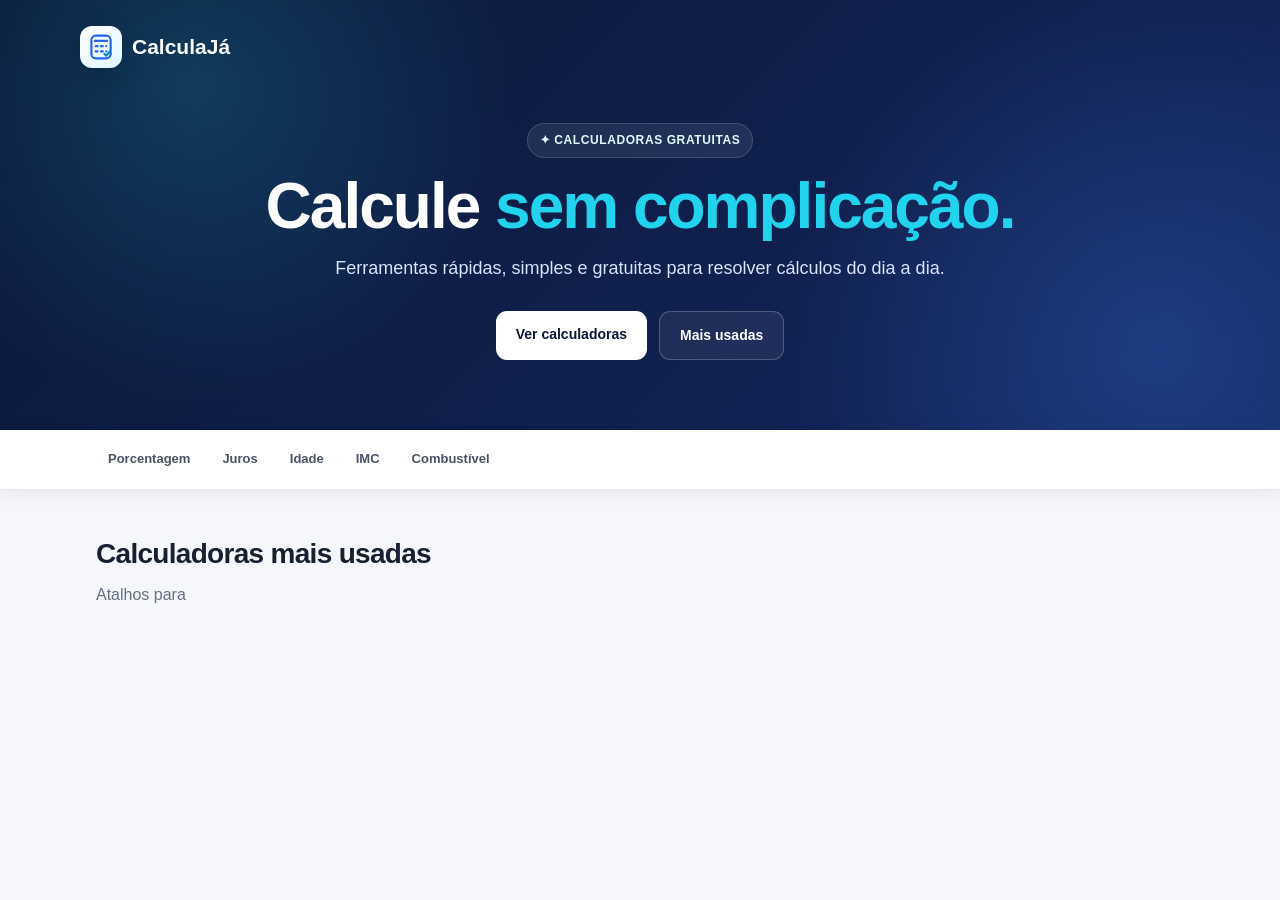
==== commit 84ee7f8f: "Update index.html" ====
--- a/index.html
+++ b/index.html
@@ -2,261 +2,763 @@
 <html lang="pt-BR">
 <head>
   <meta charset="UTF-8">
+
   <meta name="viewport" content="width=device-width, initial-scale=1.0">
-  <meta name="description" content="CalculaJá: calculadoras online gratuitas de porcentagem, juros simples, idade, IMC e combustível.">
+
+  <meta
+    name="description"
+    content="CalculaJá: calculadoras online gratuitas de porcentagem, juros simples, idade, IMC e combustível."
+  >
+
   <meta name="robots" content="index, follow">
-  <meta name="google-adsense-account" content="ca-pub-4891461400342958">
+
+  <meta
+    name="google-adsense-account"
+    content="ca-pub-4891461400342958"
+  >
+
   <title>CalculaJá | Calculadoras Online Gratuitas</title>
 
-  <script async src="https://pagead2.googlesyndication.com/pagead/js/adsbygoogle.js?client=ca-pub-4891461400342958" crossorigin="anonymous"></script>
+  <!-- Google AdSense -->
+  <script
+    async
+    src="https://pagead2.googlesyndication.com/pagead/js/adsbygoogle.js?client=ca-pub-4891461400342958"
+    crossorigin="anonymous">
+  </script>
 
   <style>
-    :root{
-      --navy:#0b1736; --navy2:#14275f; --blue:#2563eb; --blue2:#3b82f6;
-      --cyan:#22d3ee; --soft:#eff6ff; --text:#172033; --muted:#667085;
-      --bg:#f5f7fb; --card:#fff; --border:#e5e7eb; --green:#047857; --red:#b91c1c;
-    }
-    *{box-sizing:border-box;margin:0;padding:0}
-    html{scroll-behavior:smooth}
-    body{font-family:Inter,Arial,Helvetica,sans-serif;background:var(--bg);color:var(--text);line-height:1.55}
-    a{color:inherit}
-    header{position:relative;overflow:hidden;color:#fff;background:radial-gradient(circle at 15% 20%,rgba(34,211,238,.18),transparent 28%),radial-gradient(circle at 90% 80%,rgba(59,130,246,.25),transparent 30%),linear-gradient(135deg,var(--navy),var(--navy2));padding:26px 20px 70px}
-    .topbar{position:relative;z-index:2;max-width:1120px;margin:0 auto 55px;display:flex;align-items:center;justify-content:space-between}
-    .brand{display:flex;align-items:center;gap:10px;color:#fff;text-decoration:none;font-size:21px;font-weight:900}
-    .brand-logo{width:42px;height:42px;display:grid;place-items:center;border-radius:12px;background:linear-gradient(145deg,#fff,#dff8ff);box-shadow:0 8px 24px rgba(0,0,0,.18)}
-    .brand-logo svg{width:28px;height:28px}
-    .hero{position:relative;z-index:2;max-width:820px;margin:auto;text-align:center}
-    .badge{display:inline-block;padding:7px 12px;margin-bottom:16px;border:1px solid rgba(255,255,255,.15);border-radius:999px;background:rgba(255,255,255,.08);color:#dffaff;font-size:12px;font-weight:800;text-transform:uppercase;letter-spacing:.6px}
-    h1{font-size:clamp(38px,7vw,64px);line-height:1.02;letter-spacing:-2px;margin-bottom:16px}
-    h1 .accent{color:var(--cyan)}
-    .hero p{max-width:650px;margin:auto;color:#d8e3ff;font-size:18px}
-    .hero-actions{display:flex;justify-content:center;gap:12px;margin-top:28px;flex-wrap:wrap}
-    .hero-btn{display:inline-block;padding:13px 20px;border-radius:11px;text-decoration:none;font-weight:800;font-size:14px}
-    .primary{background:#fff;color:var(--navy)}
-    .secondary{border:1px solid rgba(255,255,255,.22);color:#fff;background:rgba(255,255,255,.06)}
-    nav{position:sticky;top:0;z-index:30;background:rgba(255,255,255,.96);backdrop-filter:blur(12px);border-bottom:1px solid var(--border);box-shadow:0 4px 18px rgba(15,23,42,.06)}
-    .nav-inner{max-width:1120px;margin:auto;display:flex;gap:8px;overflow-x:auto;padding:10px 16px}
-    nav a{white-space:nowrap;text-decoration:none;color:#475467;font-size:13px;font-weight:800;padding:9px 12px;border-radius:9px}
-    nav a:hover{background:var(--soft);color:var(--blue)}
-    main{max-width:1120px;margin:auto;padding:42px 16px 70px}
-    .section-title{font-size:28px;letter-spacing:-.7px;margin-bottom:8px}
-    .section-subtitle{color:var(--muted);margin-bottom:24px}
-    .popular{display:grid;grid-template-columns:repeat(3,1fr);gap:16px;margin-bottom:48px}
-    .popular-card{background:var(--card);border:1px solid var(--border);border-radius:18px;padding:22px;text-decoration:none;box-shadow:0 8px 25px rgba(15,23,42,.05);transition:.2s}
-    .popular-card:hover{transform:translateY(-2px);box-shadow:0 12px 30px rgba(15,23,42,.09)}
-    .icon{width:44px;height:44px;display:grid;place-items:center;border-radius:12px;background:var(--soft);font-size:22px;margin-bottom:13px}
-    .popular-card h3{font-size:17px;margin-bottom:5px}
-    .popular-card p{font-size:13px;color:var(--muted)}
-    .tools{display:grid;grid-template-columns:repeat(2,1fr);gap:20px}
-    .card{background:var(--card);border:1px solid var(--border);border-radius:18px;padding:24px;box-shadow:0 8px 25px rgba(15,23,42,.05)}
-    .card.full{grid-column:1/-1}
-    .card-head{display:flex;gap:13px;align-items:flex-start;margin-bottom:20px}
-    .card-icon{font-size:26px}
-    .card h2{font-size:21px;line-height:1.2}
-    .card-desc{font-size:13px;color:var(--muted);margin-top:4px}
-    .form-grid{display:grid;grid-template-columns:repeat(2,1fr);gap:14px}
-    label{display:block;font-size:13px;font-weight:800;margin-bottom:6px}
-    input,select{width:100%;padding:12px 13px;border:1px solid #d0d5dd;border-radius:10px;background:#fff;color:var(--text);font-size:15px;outline:none}
-    input:focus,select:focus{border-color:var(--blue);box-shadow:0 0 0 3px rgba(37,99,235,.1)}
-    .field.full{grid-column:1/-1}
-    button{width:100%;margin-top:15px;padding:13px;border:0;border-radius:10px;background:var(--blue);color:#fff;font-weight:800;font-size:15px;cursor:pointer}
-    button:hover{background:#1d4ed8}
-    .result{display:none;margin-top:15px;padding:14px;border-radius:11px;background:var(--soft);border-left:4px solid var(--blue);font-weight:700}
-    .result.show{display:block}
-    .result small{display:block;color:var(--muted);font-weight:500;margin-top:3px}
-    .ad{min-height:90px;margin:28px 0;border:1px dashed #cbd5e1;border-radius:14px;background:#fff;display:flex;align-items:center;justify-content:center;color:#94a3b8;font-size:12px}
-    .notice{font-size:12px;color:var(--muted);margin-top:10px}
-    footer{background:var(--navy);color:#cbd5e1;text-align:center;padding:30px 16px}
-    footer strong{color:#fff}
-    footer a{color:#cbd5e1;text-decoration:none;margin:0 7px}
-    @media(max-width:760px){
-      header{padding:22px 16px 55px}
-      .topbar{margin-bottom:42px}
-      .hero p{font-size:16px}
-      .popular,.tools{grid-template-columns:1fr}
-      .card.full{grid-column:auto}
-      .form-grid{grid-template-columns:1fr}
-      .field.full{grid-column:auto}
-      .section-title{font-size:25px}
-      main{padding-top:30px}
+    :root {
+      --navy: #0b1736;
+      --navy2: #14275f;
+      --blue: #2563eb;
+      --blue2: #3b82f6;
+      --cyan: #22d3ee;
+      --soft: #eff6ff;
+      --text: #172033;
+      --muted: #667085;
+      --bg: #f5f7fb;
+      --card: #ffffff;
+      --border: #e5e7eb;
+      --green: #047857;
+      --red: #b91c1c;
+      --shadow: 0 8px 25px rgba(15, 23, 42, 0.05);
+    }
+
+    * {
+      box-sizing: border-box;
+      margin: 0;
+      padding: 0;
+    }
+
+    html {
+      scroll-behavior: smooth;
+    }
+
+    body {
+      font-family: Inter, Arial, Helvetica, sans-serif;
+      background: var(--bg);
+      color: var(--text);
+      line-height: 1.55;
+    }
+
+    a {
+      color: inherit;
+    }
+
+    button,
+    input,
+    select {
+      font: inherit;
+    }
+
+    /* HEADER */
+
+    header {
+      position: relative;
+      overflow: hidden;
+      color: #fff;
+      background:
+        radial-gradient(
+          circle at 15% 20%,
+          rgba(34, 211, 238, 0.18),
+          transparent 28%
+        ),
+        radial-gradient(
+          circle at 90% 80%,
+          rgba(59, 130, 246, 0.25),
+          transparent 30%
+        ),
+        linear-gradient(135deg, var(--navy), var(--navy2));
+
+      padding: 26px 20px 70px;
+    }
+
+    .topbar {
+      position: relative;
+      z-index: 2;
+      max-width: 1120px;
+      margin: 0 auto 55px;
+
+      display: flex;
+      align-items: center;
+      justify-content: space-between;
+    }
+
+    .brand {
+      display: flex;
+      align-items: center;
+      gap: 10px;
+
+      color: #fff;
+      text-decoration: none;
+
+      font-size: 21px;
+      font-weight: 900;
+    }
+
+    .brand-logo {
+      width: 42px;
+      height: 42px;
+
+      display: grid;
+      place-items: center;
+
+      border-radius: 12px;
+
+      background: linear-gradient(145deg, #fff, #dff8ff);
+
+      box-shadow: 0 8px 24px rgba(0, 0, 0, 0.18);
+    }
+
+    .brand-logo svg {
+      width: 28px;
+      height: 28px;
+    }
+
+    .hero {
+      position: relative;
+      z-index: 2;
+
+      max-width: 820px;
+      margin: auto;
+
+      text-align: center;
+    }
+
+    .badge {
+      display: inline-block;
+
+      padding: 7px 12px;
+      margin-bottom: 16px;
+
+      border: 1px solid rgba(255, 255, 255, 0.15);
+      border-radius: 999px;
+
+      background: rgba(255, 255, 255, 0.08);
+
+      color: #dffaff;
+
+      font-size: 12px;
+      font-weight: 800;
+
+      text-transform: uppercase;
+      letter-spacing: 0.6px;
+    }
+
+    h1 {
+      font-size: clamp(38px, 7vw, 64px);
+      line-height: 1.02;
+      letter-spacing: -2px;
+
+      margin-bottom: 16px;
+    }
+
+    h1 .accent {
+      color: var(--cyan);
+    }
+
+    .hero p {
+      max-width: 650px;
+      margin: auto;
+
+      color: #d8e3ff;
+      font-size: 18px;
+    }
+
+    .hero-actions {
+      display: flex;
+      justify-content: center;
+      gap: 12px;
+
+      margin-top: 28px;
+
+      flex-wrap: wrap;
+    }
+
+    .hero-btn {
+      display: inline-block;
+
+      padding: 13px 20px;
+
+      border-radius: 11px;
+
+      text-decoration: none;
+
+      font-weight: 800;
+      font-size: 14px;
+    }
+
+    .primary {
+      background: #fff;
+      color: var(--navy);
+    }
+
+    .secondary {
+      border: 1px solid rgba(255, 255, 255, 0.22);
+
+      color: #fff;
+      background: rgba(255, 255, 255, 0.06);
+    }
+
+    .hero-btn:hover {
+      transform: translateY(-1px);
+    }
+
+    /* NAVIGATION */
+
+    nav {
+      position: sticky;
+      top: 0;
+      z-index: 30;
+
+      background: rgba(255, 255, 255, 0.96);
+
+      backdrop-filter: blur(12px);
+
+      border-bottom: 1px solid var(--border);
+
+      box-shadow: 0 4px 18px rgba(15, 23, 42, 0.06);
+    }
+
+    .nav-inner {
+      max-width: 1120px;
+      margin: auto;
+
+      display: flex;
+      gap: 8px;
+
+      overflow-x: auto;
+
+      padding: 10px 16px;
+
+      scrollbar-width: thin;
+    }
+
+    nav a {
+      white-space: nowrap;
+
+      text-decoration: none;
+
+      color: #475467;
+
+      font-size: 13px;
+      font-weight: 800;
+
+      padding: 9px 12px;
+
+      border-radius: 9px;
+    }
+
+    nav a:hover {
+      background: var(--soft);
+      color: var(--blue);
+    }
+
+    /* MAIN */
+
+    main {
+      max-width: 1120px;
+      margin: auto;
+
+      padding: 42px 16px 70px;
+    }
+
+    .section-title {
+      font-size: 28px;
+      letter-spacing: -0.7px;
+
+      margin-bottom: 8px;
+    }
+
+    .section-subtitle {
+      color: var(--muted);
+
+      margin-bottom: 24px;
+    }
+
+    /* POPULAR */
+
+    .popular {
+      display: grid;
+      grid-template-columns: repeat(3, 1fr);
+
+      gap: 16px;
+
+      margin-bottom: 48px;
+    }
+
+    .popular-card {
+      background: var(--card);
+
+      border: 1px solid var(--border);
+      border-radius: 18px;
+
+      padding: 22px;
+
+      text-decoration: none;
+
+      box-shadow: var(--shadow);
+
+      transition:
+        transform 0.2s ease,
+        box-shadow 0.2s ease;
+    }
+
+    .popular-card:hover {
+      transform: translateY(-2px);
+
+      box-shadow:
+        0 12px 30px rgba(15, 23, 42, 0.09);
+    }
+
+    .icon {
+      width: 44px;
+      height: 44px;
+
+      display: grid;
+      place-items: center;
+
+      border-radius: 12px;
+
+      background: var(--soft);
+
+      font-size: 22px;
+
+      margin-bottom: 13px;
+    }
+
+    .popular-card h3 {
+      font-size: 17px;
+
+      margin-bottom: 5px;
+    }
+
+    .popular-card p {
+      font-size: 13px;
+      color: var(--muted);
+    }
+
+    /* CALCULATORS */
+
+    .tools {
+      display: grid;
+      grid-template-columns: repeat(2, 1fr);
+
+      gap: 20px;
+    }
+
+    .card {
+      background: var(--card);
+
+      border: 1px solid var(--border);
+      border-radius: 18px;
+
+      padding: 24px;
+
+      box-shadow: var(--shadow);
+    }
+
+    .card.full {
+      grid-column: 1 / -1;
+    }
+
+    .card-head {
+      display: flex;
+      gap: 13px;
+      align-items: flex-start;
+
+      margin-bottom: 20px;
+    }
+
+    .card-icon {
+      font-size: 26px;
+      line-height: 1;
+    }
+
+    .card h2 {
+      font-size: 21px;
+      line-height: 1.2;
+    }
+
+    .card-desc {
+      font-size: 13px;
+      color: var(--muted);
+
+      margin-top: 4px;
+    }
+
+    .form-grid {
+      display: grid;
+      grid-template-columns: repeat(2, 1fr);
+
+      gap: 14px;
+    }
+
+    .field {
+      min-width: 0;
+    }
+
+    label {
+      display: block;
+
+      font-size: 13px;
+      font-weight: 800;
+
+      margin-bottom: 6px;
+    }
+
+    input,
+    select {
+      width: 100%;
+
+      padding: 12px 13px;
+
+      border: 1px solid #d0d5dd;
+      border-radius: 10px;
+
+      background: #fff;
+      color: var(--text);
+
+      font-size: 15px;
+
+      outline: none;
+
+      transition:
+        border-color 0.2s ease,
+        box-shadow 0.2s ease;
+    }
+
+    input:focus,
+    select:focus {
+      border-color: var(--blue);
+
+      box-shadow:
+        0 0 0 3px rgba(37, 99, 235, 0.1);
+    }
+
+    .field.full {
+      grid-column: 1 / -1;
+    }
+
+    button {
+      width: 100%;
+
+      margin-top: 15px;
+
+      padding: 13px;
+
+      border: 0;
+      border-radius: 10px;
+
+      background: var(--blue);
+      color: #fff;
+
+      font-weight: 800;
+      font-size: 15px;
+
+      cursor: pointer;
+
+      transition: background 0.2s ease;
+    }
+
+    button:hover {
+      background: #1d4ed8;
+    }
+
+    button:focus-visible,
+    a:focus-visible,
+    input:focus-visible,
+    select:focus-visible {
+      outline: 3px solid rgba(37, 99, 235, 0.35);
+      outline-offset: 2px;
+    }
+
+    /* RESULT */
+
+    .result {
+      display: none;
+
+      margin-top: 15px;
+
+      padding: 14px;
+
+      border-radius: 11px;
+
+      background: var(--soft);
+
+      border-left: 4px solid var(--blue);
+
+      font-weight: 700;
+    }
+
+    .result.show {
+      display: block;
+    }
+
+    .result.error {
+      background: #fef2f2;
+      border-left-color: var(--red);
+      color: var(--red);
+    }
+
+    .result.success {
+      background: #ecfdf5;
+      border-left-color: var(--green);
+    }
+
+    .result small {
+      display: block;
+
+      color: var(--muted);
+
+      font-weight: 500;
+
+      margin-top: 3px;
+    }
+
+    /* ADS */
+
+    .ad {
+      min-height: 90px;
+
+      margin: 28px 0;
+
+      border: 1px dashed #cbd5e1;
+      border-radius: 14px;
+
+      background: #fff;
+
+      display: flex;
+      align-items: center;
+      justify-content: center;
+
+      color: #94a3b8;
+
+      font-size: 12px;
+
+      text-align: center;
+    }
+
+    /* NOTICE */
+
+    .notice {
+      font-size: 12px;
+      color: var(--muted);
+
+      margin-top: 10px;
+    }
+
+    /* FOOTER */
+
+    footer {
+      background: var(--navy);
+
+      color: #cbd5e1;
+
+      text-align: center;
+
+      padding: 30px 16px;
+    }
+
+    footer strong {
+      color: #fff;
+    }
+
+    footer a {
+      color: #cbd5e1;
+
+      text-decoration: none;
+
+      margin: 0 7px;
+    }
+
+    footer a:hover {
+      color: #fff;
+      text-decoration: underline;
+    }
+
+    /* RESPONSIVE */
+
+    @media (max-width: 760px) {
+      header {
+        padding: 22px 16px 55px;
+      }
+
+      .topbar {
+        margin-bottom: 42px;
+      }
+
+      .hero p {
+        font-size: 16px;
+      }
+
+      .popular,
+      .tools {
+        grid-template-columns: 1fr;
+      }
+
+      .card.full {
+        grid-column: auto;
+      }
+
+      .form-grid {
+        grid-template-columns: 1fr;
+      }
+
+      .field.full {
+        grid-column: auto;
+      }
+
+      .section-title {
+        font-size: 25px;
+      }
+
+      main {
+        padding-top: 30px;
+      }
+    }
+
+    @media (prefers-reduced-motion: reduce) {
+      html {
+        scroll-behavior: auto;
+      }
+
+      *,
+      *::before,
+      *::after {
+        transition: none !important;
+        animation: none !important;
+      }
     }
   </style>
 </head>
 
 <body>
-<header>
-  <div class="topbar">
-    <a class="brand" href="#">
-      <span class="brand-logo" aria-hidden="true">
-        <svg viewBox="0 0 32 32" fill="none">
-          <rect x="5" y="3" width="22" height="26" rx="5" stroke="#2563eb" stroke-width="2.5"/>
-          <path d="M9 9h14M10 15h2M16 15h2M22 15h0M10 21h2M16 21h2M22 21h0" stroke="#2563eb" stroke-width="2.5" stroke-linecap="round"/>
-          <path d="m20 24 2 2 4-5" stroke="#0891b2" stroke-width="2.5" stroke-linecap="round" stroke-linejoin="round"/>
-        </svg>
-      </span>
-      CalculaJá
-    </a>
-  </div>
-
-  <div class="hero">
-    <div class="badge">✦ Calculadoras gratuitas</div>
-    <h1>Calcule <span class="accent">sem complicação.</span></h1>
-    <p>Ferramentas rápidas, simples e gratuitas para resolver cálculos do dia a dia.</p>
-    <div class="hero-actions">
-      <a class="hero-btn primary" href="#calculadoras">Ver calculadoras</a>
-      <a class="hero-btn secondary" href="#mais-usadas">Mais usadas</a>
+
+  <!-- HEADER -->
+
+  <header>
+    <div class="topbar">
+
+      <a class="brand" href="#" aria-label="CalculaJá - início">
+
+        <span class="brand-logo" aria-hidden="true">
+
+          <svg viewBox="0 0 32 32" fill="none">
+            <rect
+              x="5"
+              y="3"
+              width="22"
+              height="26"
+              rx="5"
+              stroke="#2563eb"
+              stroke-width="2.5"
+            />
+
+            <path
+              d="M9 9h14M10 15h2M16 15h2M22 15h0M10 21h2M16 21h2M22 21h0"
+              stroke="#2563eb"
+              stroke-width="2.5"
+              stroke-linecap="round"
+            />
+
+            <path
+              d="m20 24 2 2 4-5"
+              stroke="#0891b2"
+              stroke-width="2.5"
+              stroke-linecap="round"
+              stroke-linejoin="round"
+            />
+          </svg>
+
+        </span>
+
+        CalculaJá
+
+      </a>
+
     </div>
-  </div>
-</header>
-
-<nav>
-  <div class="nav-inner">
-    <a href="#porcentagem">Porcentagem</a>
-    <a href="#juros">Juros</a>
-    <a href="#idade">Idade</a>
-    <a href="#imc">IMC</a>
-    <a href="#combustivel">Combustível</a>
-  </div>
-</nav>
-
-<main>
-  <section id="mais-usadas">
-    <h2 class="section-title">Calculadoras mais usadas</h2>
-    <p class="section-subtitle">Atalhos para algumas das ferramentas mais procuradas.</p>
-    <div class="popular">
-      <a class="popular-card" href="#porcentagem"><div class="icon">%</div><h3>Porcentagem</h3><p>Calcule percentuais de forma rápida.</p></a>
-      <a class="popular-card" href="#juros"><div class="icon">R$</div><h3>Juros simples</h3><p>Descubra juros e valor final.</p></a>
-      <a class="popular-card" href="#combustivel"><div class="icon">⛽</div><h3>Combustível</h3><p>Estime litros e custo da viagem.</p></a>
+
+    <div class="hero">
+
+      <div class="badge">
+        ✦ Calculadoras gratuitas
+      </div>
+
+      <h1>
+        Calcule <span class="accent">sem complicação.</span>
+      </h1>
+
+      <p>
+        Ferramentas rápidas, simples e gratuitas para resolver cálculos do dia a dia.
+      </p>
+
+      <div class="hero-actions">
+
+        <a
+          class="hero-btn primary"
+          href="#calculadoras">
+          Ver calculadoras
+        </a>
+
+        <a
+          class="hero-btn secondary"
+          href="#mais-usadas">
+          Mais usadas
+        </a>
+
+      </div>
+
     </div>
-  </section>
-
-  <div class="ad">Espaço para publicidade</div>
-
-  <section id="calculadoras">
-    <div class="tools">
-      <article class="card" id="porcentagem">
-        <div class="card-head"><div class="card-icon">%</div><div><h2>Porcentagem</h2><p class="card-desc">Descubra quanto representa uma porcentagem.</p></div></div>
-        <div class="form-grid">
-          <div class="field"><label for="pValor">Valor</label><input id="pValor" type="number" step="any" placeholder="Ex.: 500"></div>
-          <div class="field"><label for="pPercent">Porcentagem (%)</label><input id="pPercent" type="number" step="any" placeholder="Ex.: 15"></div>
-        </div>
-        <button type="button" onclick="calcularPorcentagem()">Calcular</button>
-        <div class="result" id="pResultado"></div>
-      </article>
-
-      <article class="card" id="juros">
-        <div class="card-head"><div class="card-icon">💰</div><div><h2>Juros simples</h2><p class="card-desc">Calcule juros e montante de uma aplicação.</p></div></div>
-        <div class="form-grid">
-          <div class="field"><label for="jCapital">Capital (R$)</label><input id="jCapital" type="number" step="any" placeholder="Ex.: 1000"></div>
-          <div class="field"><label for="jTaxa">Taxa (%)</label><input id="jTaxa" type="number" step="any" placeholder="Ex.: 2"></div>
-          <div class="field"><label for="jTempo">Tempo</label><input id="jTempo" type="number" step="any" placeholder="Ex.: 6"></div>
-          <div class="field"><label for="jPeriodo">Período</label><select id="jPeriodo"><option value="mes">Meses</option><option value="ano">Anos</option></select></div>
-        </div>
-        <button type="button" onclick="calcularJuros()">Calcular</button>
-        <div class="result" id="jResultado"></div>
-      </article>
-
-      <article class="card" id="idade">
-        <div class="card-head"><div class="card-icon">🎂</div><div><h2>Calculadora de idade</h2><p class="card-desc">Veja sua idade em anos e meses.</p></div></div>
-        <div class="field"><label for="dataNascimento">Data de nascimento</label><input id="dataNascimento" type="date"></div>
-        <button type="button" onclick="calcularIdade()">Calcular idade</button>
-        <div class="result" id="idadeResultado"></div>
-      </article>
-
-      <article class="card" id="imc">
-        <div class="card-head"><div class="card-icon">⚖️</div><div><h2>IMC</h2><p class="card-desc">Calcule o índice de massa corporal.</p></div></div>
-        <div class="form-grid">
-          <div class="field"><label for="imcPeso">Peso (kg)</label><input id="imcPeso" type="number" step="any" placeholder="Ex.: 70"></div>
-          <div class="field"><label for="imcAltura">Altura (m)</label><input id="imcAltura" type="number" step="any" placeholder="Ex.: 1.75"></div>
-        </div>
-        <button type="button" onclick="calcularIMC()">Calcular IMC</button>
-        <div class="result" id="imcResultado"></div>
-        <p class="notice">O IMC é apenas um indicador geral e não substitui uma avaliação profissional.</p>
-      </article>
-
-      <article class="card full" id="combustivel">
-        <div class="card-head"><div class="card-icon">⛽</div><div><h2>Calculadora de combustível</h2><p class="card-desc">Estime o consumo e o custo de uma viagem.</p></div></div>
-        <div class="form-grid">
-          <div class="field"><label for="cDistancia">Distância (km)</label><input id="cDistancia" type="number" step="any" placeholder="Ex.: 300"></div>
-          <div class="field"><label for="cConsumo">Consumo (km/L)</label><input id="cConsumo" type="number" step="any" placeholder="Ex.: 12"></div>
-          <div class="field full"><label for="cPreco">Preço do combustível (R$/L)</label><input id="cPreco" type="number" step="any" placeholder="Ex.: 6,00"></div>
-        </div>
-        <button type="button" onclick="calcularCombustivel()">Calcular</button>
-        <div class="result" id="cResultado"></div>
-      </article>
+  </header>
+
+  <!-- NAVIGATION -->
+
+  <nav aria-label="Navegação das calculadoras">
+
+    <div class="nav-inner">
+
+      <a href="#porcentagem">Porcentagem</a>
+      <a href="#juros">Juros</a>
+      <a href="#idade">Idade</a>
+      <a href="#imc">IMC</a>
+      <a href="#combustivel">Combustível</a>
+
     </div>
-  </section>
-
-  <div class="ad">Espaço para publicidade</div>
-</main>
-
-<footer>
-  <p><strong>CalculaJá</strong> — calculadoras simples para o seu dia a dia.</p>
-  <p style="margin-top:8px"><a href="#">Política de Privacidade</a> · <a href="#">Termos de Uso</a></p>
-</footer>
-
-<script>
-  function numero(id){
-    return parseFloat(document.getElementById(id).value);
-  }
-
-  function moeda(valor){
-    return valor.toLocaleString('pt-BR',{style:'currency',currency:'BRL'});
-  }
-
-  function mostrar(id, html){
-    const el=document.getElementById(id);
-    el.innerHTML=html;
-    el.classList.add('show');
-  }
-
-  function calcularPorcentagem(){
-    const valor=numero('pValor'), percentual=numero('pPercent');
-    if(!Number.isFinite(valor)||!Number.isFinite(percentual)){mostrar('pResultado','Preencha os dois campos.');return}
-    const resultado=valor*percentual/100;
-    mostrar('pResultado',moeda(resultado)+'<small>'+percentual+'% de '+moeda(valor)+'</small>');
-  }
-
-  function calcularJuros(){
-    const capital=numero('jCapital'), taxa=numero('jTaxa'), tempo=numero('jTempo');
-    if(!Number.isFinite(capital)||!Number.isFinite(taxa)||!Number.isFinite(tempo)||capital<0||tempo<0){mostrar('jResultado','Preencha os campos com valores válidos.');return}
-    const juros=capital*(taxa/100)*tempo;
-    const montante=capital+juros;
-    mostrar('jResultado','Juros: '+moeda(juros)+'<small>Valor final: '+moeda(montante)+'</small>');
-  }
-
-  function calcularIdade(){
-    const campo=document.getElementById('dataNascimento').value;
-    if(!campo){mostrar('idadeResultado','Informe sua data de nascimento.');return}
-    const nascimento=new Date(campo+'T00:00:00');
-    const hoje=new Date();
-    if(nascimento>hoje){mostrar('idadeResultado','A data não pode estar no futuro.');return}
-    let anos=hoje.getFullYear()-nascimento.getFullYear();
-    let meses=hoje.getMonth()-nascimento.getMonth();
-    if(hoje.getDate()<nascimento.getDate()) meses--;
-    if(meses<0){anos--;meses+=12}
-    mostrar('idadeResultado',anos+' anos e '+meses+' meses');
-  }
-
-  function calcularIMC(){
-    const peso=numero('imcPeso'), altura=numero('imcAltura');
-    if(!Number.isFinite(peso)||!Number.isFinite(altura)||peso<=0||altura<=0){mostrar('imcResultado','Informe peso e altura válidos.');return}
-    const imc=peso/(altura*altura);
-    let classificacao;
-    if(imc<18.5) classificacao='Abaixo do peso';
-    else if(imc<25) classificacao='Peso adequado';
-    else if(imc<30) classificacao='Sobrepeso';
-    else classificacao='Obesidade';
-    mostrar('imcResultado','IMC: '+imc.toFixed(2).replace('.',',')+'<small>Classificação: '+classificacao+'</small>');
-  }
-
-  function calcularCombustivel(){
-    const distancia=numero('cDistancia'), consumo=numero('cConsumo'), preco=numero('cPreco');
-    if(!Number.isFinite(distancia)||!Number.isFinite(consumo)||!Number.isFinite(preco)||distancia<0||consumo<=0||preco<0){mostrar('cResultado','Preencha os campos com valores válidos.');return}
-    const litros=distancia/consumo;
-    const custo=litros*preco;
-    mostrar('cResultado',litros.toFixed(2).replace('.',',')+' litros<small>Custo estimado: '+moeda(custo)+'</small>');
-  }
-</script>
-</body>
-</html>
+
+  </nav>
+
+  <!-- MAIN -->
+
+  <main>
+
+    <!-- MAIS USADAS -->
+
+    <section id="mais-usadas">
+
+      <h2 class="section-title">
+        Calculadoras mais usadas
+      </h2>
+
+      <p class="section-subtitle">
+        Atalhos para
